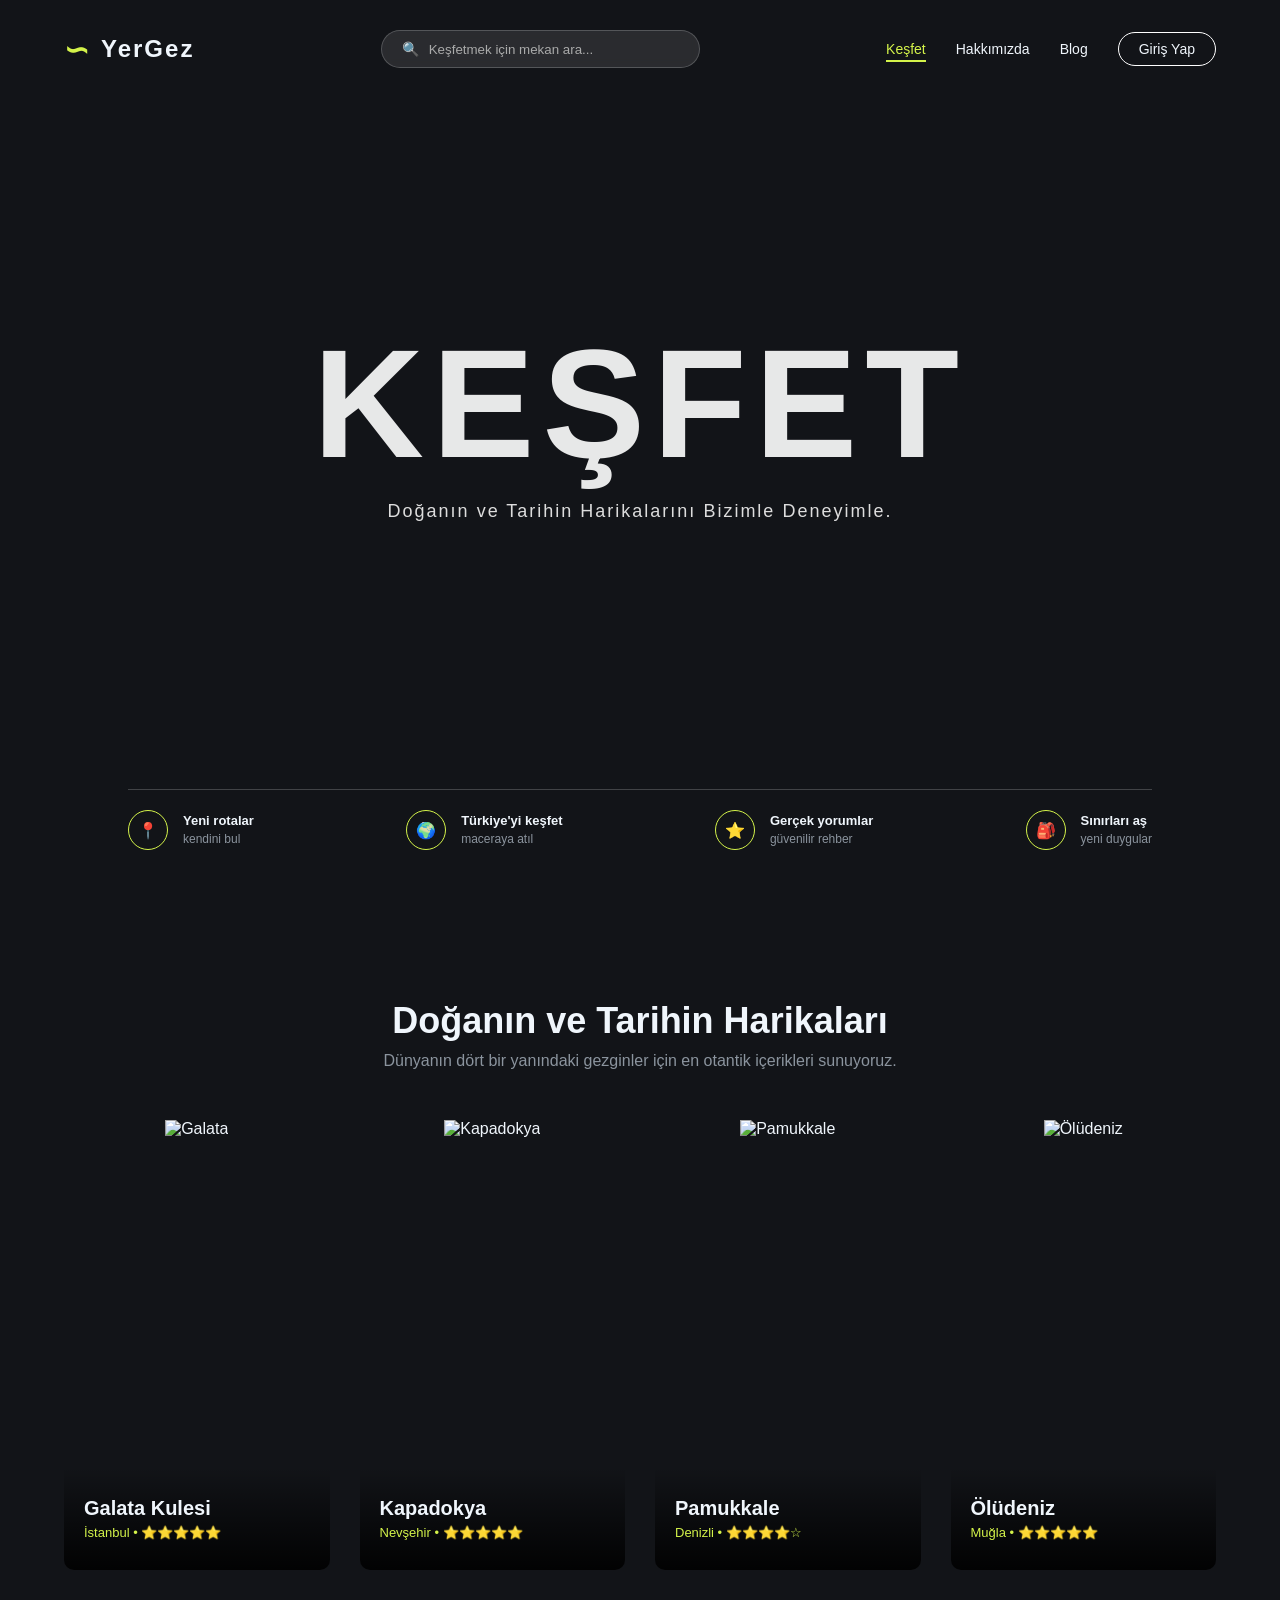
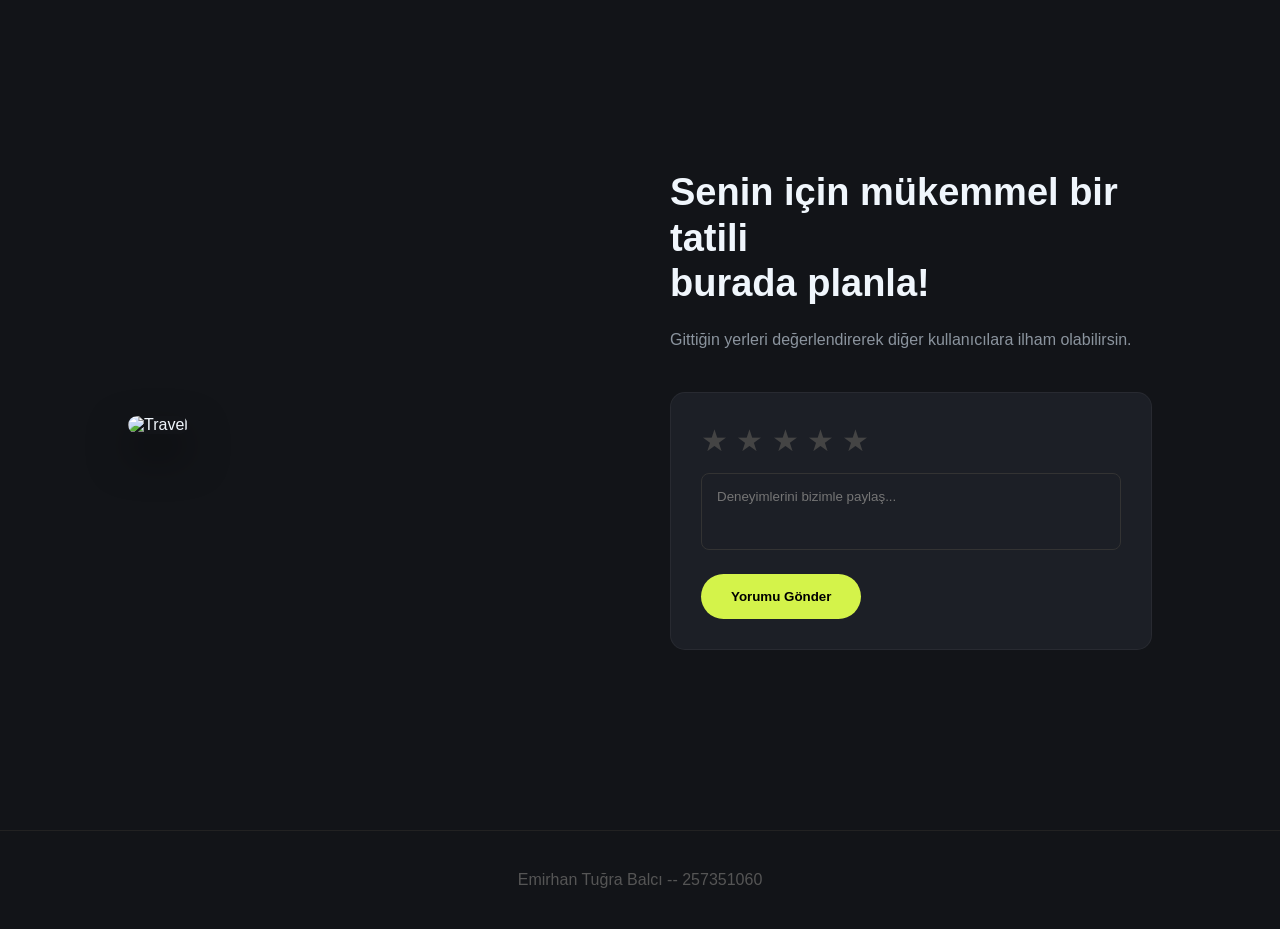
==== index.html @ 369588ae "Update index.html" ====
<!DOCTYPE html>
<html lang="tr">
<head>
    <meta charset="UTF-8">
    <meta name="viewport" content="width=device-width, initial-scale=1.0">
    <title>YerGez - Premium Keşif</title>
    <link rel="stylesheet" href="style.css?v=6">
</head>
<body>

    <div id="pageOverlay" class="hidden-element"></div>

    <header class="premium-header">
        <div class="logo"><span class="logo-icon">∽</span> YerGez</div>
        
        <div class="search-bar">
            <span>🔍</span>
            <input type="text" id="searchInput" placeholder="Keşfetmek için mekan ara...">
        </div>

        <nav class="top-nav">
            <a href="index.html" class="active-link">Keşfet</a>
            <a href="hakkimizda.html">Hakkımızda</a>
            <a href="blog.html">Blog</a>
            <a href="#" id="openLogin" class="login-btn">Giriş Yap</a>
        </nav>
    </header>

    <section class="premium-hero">
        <div class="hero-bg"></div>
        <div class="hero-content">
            <h1 class="massive-text">KEŞFET</h1>
            <p class="subtitle">Doğanın ve Tarihin Harikalarını Bizimle Deneyimle.</p>
        </div>
        
        <div class="hero-features-bar">
            <div class="feature-item"><span class="f-icon">📍</span> <p>Yeni rotalar<br><span>kendini bul</span></p></div>
            <div class="feature-item"><span class="f-icon">🌍</span> <p>Türkiye'yi keşfet<br><span>maceraya atıl</span></p></div>
            <div class="feature-item"><span class="f-icon">⭐</span> <p>Gerçek yorumlar<br><span>güvenilir rehber</span></p></div>
            <div class="feature-item"><span class="f-icon">🎒</span> <p>Sınırları aş<br><span>yeni duygular</span></p></div>
        </div>
    </section>

    <main class="dark-main">
        <section class="wonders-section">
            <div class="section-header">
                <h2>Doğanın ve Tarihin Harikaları</h2>
                <p>Dünyanın dört bir yanındaki gezginler için en otantik içerikleri sunuyoruz.</p>
            </div>

            <div class="tall-cards-grid">
                <div class="tall-card"><img src="https://images.unsplash.com/photo-1541432901042-2d8bd64b4a9b?auto=format&fit=crop&w=600&q=80" alt="Galata"><div class="card-overlay"><h3>Galata Kulesi</h3><p>İstanbul • ⭐⭐⭐⭐⭐</p></div></div>
                <div class="tall-card"><img src="https://images.unsplash.com/photo-1528644498302-861a34a41300?auto=format&fit=crop&w=600&q=80" alt="Kapadokya"><div class="card-overlay"><h3>Kapadokya</h3><p>Nevşehir • ⭐⭐⭐⭐⭐</p></div></div>
                <div class="tall-card"><img src="https://images.unsplash.com/photo-1524230572899-a752b6515c0e?auto=format&fit=crop&w=600&q=80" alt="Pamukkale"><div class="card-overlay"><h3>Pamukkale</h3><p>Denizli • ⭐⭐⭐⭐☆</p></div></div>
                <div class="tall-card"><img src="https://images.unsplash.com/photo-1510414842594-a61c69b5ae57?auto=format&fit=crop&w=600&q=80" alt="Ölüdeniz"><div class="card-overlay"><h3>Ölüdeniz</h3><p>Muğla • ⭐⭐⭐⭐⭐</p></div></div>
            </div>
        </section>

        <section class="split-section">
            <div class="split-images">
                <img src="https://images.unsplash.com/photo-1469854523086-cc02fe5d8800?auto=format&fit=crop&w=500&q=80" class="img-large" alt="Travel">
            </div>
            
            <div class="split-text-form">
                <h2>Senin için mükemmel bir tatili<br>burada planla!</h2>
                <p>Gittiğin yerleri değerlendirerek diğer kullanıcılara ilham olabilirsin.</p>
                
                <div class="dark-review-form">
                    <div class="star-rating" id="stars">
                        <span class="star" data-value="1">★</span>
                        <span class="star" data-value="2">★</span>
                        <span class="star" data-value="3">★</span>
                        <span class="star" data-value="4">★</span>
                        <span class="star" data-value="5">★</span>
                    </div>
                    <textarea id="comment-text" placeholder="Deneyimlerini bizimle paylaş..." rows="3"></textarea>
                    <button id="submit-review" class="neon-btn">Yorumu Gönder</button>
                </div>
                
                <div id="comments-list" class="recent-comments"></div>
            </div>
        </section>
    </main>

    <footer class="dark-footer">
        <p>Emirhan Tuğra Balcı -- 257351060</p>
    </footer>

    <div id="loginModal" class="modal-box hidden-element">
        <button class="modal-close">×</button>
        <h3>Sisteme Giriş</h3>
        <input type="email" placeholder="E-posta Adresiniz">
        <input type="password" placeholder="Şifreniz">
        <button class="modal-submit" onclick="alert('Giriş başarılı!')">Giriş Yap</button>
    </div>

    <script>
        document.addEventListener('DOMContentLoaded', function() {
            
            // 1. AÇILIŞ MESAJI
            alert("Hazırlayan: Emirhan Tuğra Balcı -- 257351060\nYerGez Premium'a Hoş Geldiniz!");

            // 2. YILDIZ VE YORUM İŞLEMLERİ
            const stars = document.querySelectorAll('.star');
            const submitBtn = document.getElementById('submit-review');
            const commentText = document.getElementById('comment-text');
            const commentsList = document.getElementById('comments-list');
            let selectedRating = 0;

            if (stars.length > 0 && submitBtn) {
                stars.forEach(star => {
                    star.addEventListener('click', function() {
                        selectedRating = parseInt(this.getAttribute('data-value'));
                        stars.forEach(s => {
                            s.classList.toggle('active', parseInt(s.getAttribute('data-value')) <= selectedRating);
                        });
                    });
                });

                submitBtn.addEventListener('click', function() {
                    if (selectedRating === 0 || commentText.value.trim() === "") {
                        alert("Lütfen puan verin ve yorum yazın!");
                        return;
                    }
                    let starIcons = "★".repeat(selectedRating) + "☆".repeat(5 - selectedRating);
                    const div = document.createElement('div');
                    div.className = 'single-comment';
                    div.innerHTML = `<div class="comment-stars">${starIcons}</div><p style="color: white;"><strong>Ziyaretçi:</strong> ${commentText.value}</p>`;
                    
                    commentsList.prepend(div);
                    commentText.value = ""; selectedRating = 0;
                    stars.forEach(s => s.classList.remove('active'));
                });
            }

           // 3. GOOGLE MAPS ARAMA
            const searchInput = document.getElementById('searchInput');
            function searchLocation() {
                if (searchInput && searchInput.value.trim() !== "") {
                    // Hatalı uzantı silindi, resmi ve temiz Google Haritalar linki eklendi
                    window.open(`https://www.google.com/maps?q=${encodeURIComponent(searchInput.value.trim())}`, '_blank');
                    searchInput.value = '';
                } else {
                    alert("Lütfen aramak için bir mekan girin!");
                }
            }
            if (searchInput) {
                searchInput.addEventListener('keypress', e => { 
                    if(e.key === 'Enter') searchLocation(); 
                });
            }

            // 4. AÇILIR FORM
            const openLogin = document.getElementById('openLogin');
            const loginModal = document.getElementById('loginModal');
            const pageOverlay = document.getElementById('pageOverlay');
            const closeBtns = document.querySelectorAll('.modal-close');

            function openModal(e) {
                if(e) e.preventDefault();
                if(loginModal && pageOverlay) {
                    loginModal.classList.remove('hidden-element');
                    pageOverlay.classList.remove('hidden-element');
                }
            }

            function closeModal() {
                if(loginModal && pageOverlay) {
                    loginModal.classList.add('hidden-element');
                    pageOverlay.classList.add('hidden-element');
                }
            }

            if (openLogin) openLogin.addEventListener('click', openModal);
            if (pageOverlay) pageOverlay.addEventListener('click', closeModal);
            if (closeBtns.length > 0) {
                closeBtns.forEach(btn => btn.addEventListener('click', closeModal));
            }
        });
    </script>
</body>
</html>
---- style.css ----
/* --- SIFIRLAMA VE DEĞİŞKENLER --- */
* { margin: 0; padding: 0; box-sizing: border-box; font-family: 'Segoe UI', Tahoma, sans-serif; }

:root {
    --bg-dark: #121418;
    --bg-card: #1c1f26;
    --text-light: #f0f6fc;
    --text-muted: #8b949e;
    --neon-accent: #d4f34a; /* Görseldeki ikonik neon yeşil/sarı */
}

body { background-color: var(--bg-dark); color: var(--text-light); overflow-x: hidden; }
.hidden-element { display: none !important; }

/* --- PREMIUM HEADER --- */
.premium-header {
    position: absolute; top: 0; left: 0; width: 100%;
    display: flex; justify-content: space-between; align-items: center;
    padding: 30px 5%; z-index: 100;
}

.logo { font-size: 24px; font-weight: 800; letter-spacing: 2px; display: flex; align-items: center; gap: 10px; }
.logo-icon { color: var(--neon-accent); font-size: 30px; }

/* Arama Çubuğu */
.search-bar { display: flex; align-items: center; background: rgba(255,255,255,0.1); padding: 10px 20px; border-radius: 30px; backdrop-filter: blur(5px); border: 1px solid rgba(255,255,255,0.2); }
.search-bar span { margin-right: 10px; font-size: 14px; }
.search-bar input { background: transparent; border: none; color: white; width: 250px; outline: none; }
.search-bar input::placeholder { color: #aaa; }

/* Menü Linkleri */
.top-nav { display: flex; gap: 30px; align-items: center; }
.top-nav a { text-decoration: none; color: var(--text-light); font-weight: 500; font-size: 14px; transition: 0.3s; }
.top-nav a:hover { color: var(--neon-accent); }
.active-link { color: var(--neon-accent) !important; position: relative; }
.active-link::after { content: ''; position: absolute; bottom: -5px; left: 0; width: 100%; height: 2px; background: var(--neon-accent); }

.login-btn { border: 1px solid white; padding: 8px 20px; border-radius: 20px; }
.login-btn:hover { background: white; color: black; }
.mobile-menu-btn { display: none; background: none; border: none; color: white; font-size: 30px; }

/* --- DEVASA HERO (KARŞILAMA) ALANI --- */
.premium-hero {
    position: relative; height: 100vh; min-height: 700px;
    display: flex; flex-direction: column; justify-content: center; align-items: center;
}
.hero-bg {
    position: absolute; top: 0; left: 0; width: 100%; height: 100%;
    background: linear-gradient(rgba(18,20,24,0.3), rgba(18,20,24,1)), url('https://images.unsplash.com/photo-1464822759023-fed622ff2c3b?auto=format&fit=crop&w=1920&q=80') center/cover;
    z-index: -1;
}
.hero-content { text-align: center; margin-top: -50px; }
.massive-text {
    font-size: 12vw; font-weight: 900; letter-spacing: 8px; line-height: 1;
    color: rgba(255,255,255,0.9); margin-bottom: 20px; text-transform: uppercase;
}
.subtitle { font-size: 18px; color: #ddd; letter-spacing: 2px; }

/* Görseldeki İkonlu Alt Çubuk */
.hero-features-bar {
    position: absolute; bottom: 50px; width: 80%; display: flex; justify-content: space-between;
    border-top: 1px solid rgba(255,255,255,0.2); padding-top: 20px;
}
.feature-item { display: flex; align-items: center; gap: 15px; }
.f-icon { width: 40px; height: 40px; border: 1px solid var(--neon-accent); border-radius: 50%; display: flex; justify-content: center; align-items: center; color: var(--neon-accent); }
.feature-item p { font-size: 13px; font-weight: bold; line-height: 1.4; }
.feature-item p span { font-weight: normal; color: var(--text-muted); font-size: 12px; }

/* --- THE WONDERS OF NATURE (DİKEY KARTLAR) --- */
.wonders-section { padding: 100px 5%; text-align: center; }
.section-header h2 { font-size: 36px; margin-bottom: 10px; }
.section-header p { color: var(--text-muted); margin-bottom: 50px; }

.tall-cards-grid { display: grid; grid-template-columns: repeat(auto-fit, minmax(250px, 1fr)); gap: 30px; }
.tall-card {
    position: relative; height: 450px; border-radius: 10px; overflow: hidden;
    cursor: pointer; transition: transform 0.4s ease;
}
.tall-card:hover { transform: translateY(-10px); }
.tall-card img { width: 100%; height: 100%; object-fit: cover; transition: 0.5s; }
.tall-card:hover img { transform: scale(1.05); }
.card-overlay {
    position: absolute; bottom: 0; left: 0; width: 100%; padding: 30px 20px;
    background: linear-gradient(transparent, rgba(0,0,0,0.9)); text-align: left;
}
.card-overlay h3 { font-size: 20px; margin-bottom: 5px; color: var(--text-light); }
.card-overlay p { color: var(--neon-accent); font-size: 13px; }

/* --- İKİYE BÖLÜNMÜŞ TASARIM (YORUM ALANI) --- */
.split-section { display: flex; padding: 100px 10%; gap: 60px; align-items: center; }
.split-images { flex: 1; position: relative; }
.split-images .img-large { width: 100%; border-radius: 20px; box-shadow: 0 20px 40px rgba(0,0,0,0.5); }

.split-text-form { flex: 1; }
.split-text-form h2 { font-size: 38px; margin-bottom: 20px; line-height: 1.2; }
.split-text-form p { color: var(--text-muted); line-height: 1.6; margin-bottom: 40px; }

/* Yeni Koyu Yorum Formu */
.dark-review-form { background: var(--bg-card); padding: 30px; border-radius: 15px; border: 1px solid rgba(255,255,255,0.05); }
.star-rating { font-size: 30px; color: #444; cursor: pointer; margin-bottom: 15px; }
.star-rating .star.active { color: var(--neon-accent); }
.dark-review-form textarea {
    width: 100%; background: transparent; border: 1px solid #333; color: white;
    padding: 15px; border-radius: 8px; margin-bottom: 20px; resize: none; font-family: inherit;
}
.dark-review-form textarea:focus { border-color: var(--neon-accent); outline: none; }
.neon-btn {
    background: var(--neon-accent); color: black; font-weight: bold; border: none;
    padding: 15px 30px; border-radius: 30px; cursor: pointer; transition: 0.3s;
}
.neon-btn:hover { background: #bfe038; box-shadow: 0 0 15px rgba(212, 243, 74, 0.4); }

.recent-comments { margin-top: 30px; }
.single-comment { border-left: 3px solid var(--neon-accent); padding-left: 15px; margin-bottom: 15px; }
.comment-stars { color: var(--neon-accent); font-size: 14px; margin-bottom: 5px; }

/* --- FOOTER & MODAL --- */
.dark-footer { text-align: center; padding: 40px; border-top: 1px solid #222; color: #555; margin-top: 50px; }

#pageOverlay { position: fixed; top: 0; left: 0; width: 100%; height: 100%; background: rgba(0,0,0,0.8); backdrop-filter: blur(5px); z-index: 900; }
.modal-box {
    position: fixed; top: 50%; left: 50%; transform: translate(-50%, -50%);
    background: var(--bg-card); padding: 40px; border-radius: 15px; border: 1px solid #333;
    z-index: 1001; width: 350px; display: flex; flex-direction: column; gap: 15px;
}
.modal-box h3 { text-align: center; color: white; margin-bottom: 10px; }
.modal-box input { background: #111; border: 1px solid #333; color: white; padding: 15px; border-radius: 8px; outline: none; }
.modal-submit { background: var(--neon-accent); color: black; font-weight: bold; padding: 15px; border: none; border-radius: 8px; cursor: pointer; }
.modal-close { position: absolute; top: 15px; right: 20px; background: none; border: none; color: white; font-size: 24px; cursor: pointer; }

@media (max-width: 1000px) {
    .split-section { flex-direction: column; }
    .hero-features-bar { display: none; } /* Mobilde sığması zor olur */
    .massive-text { font-size: 18vw; }
}
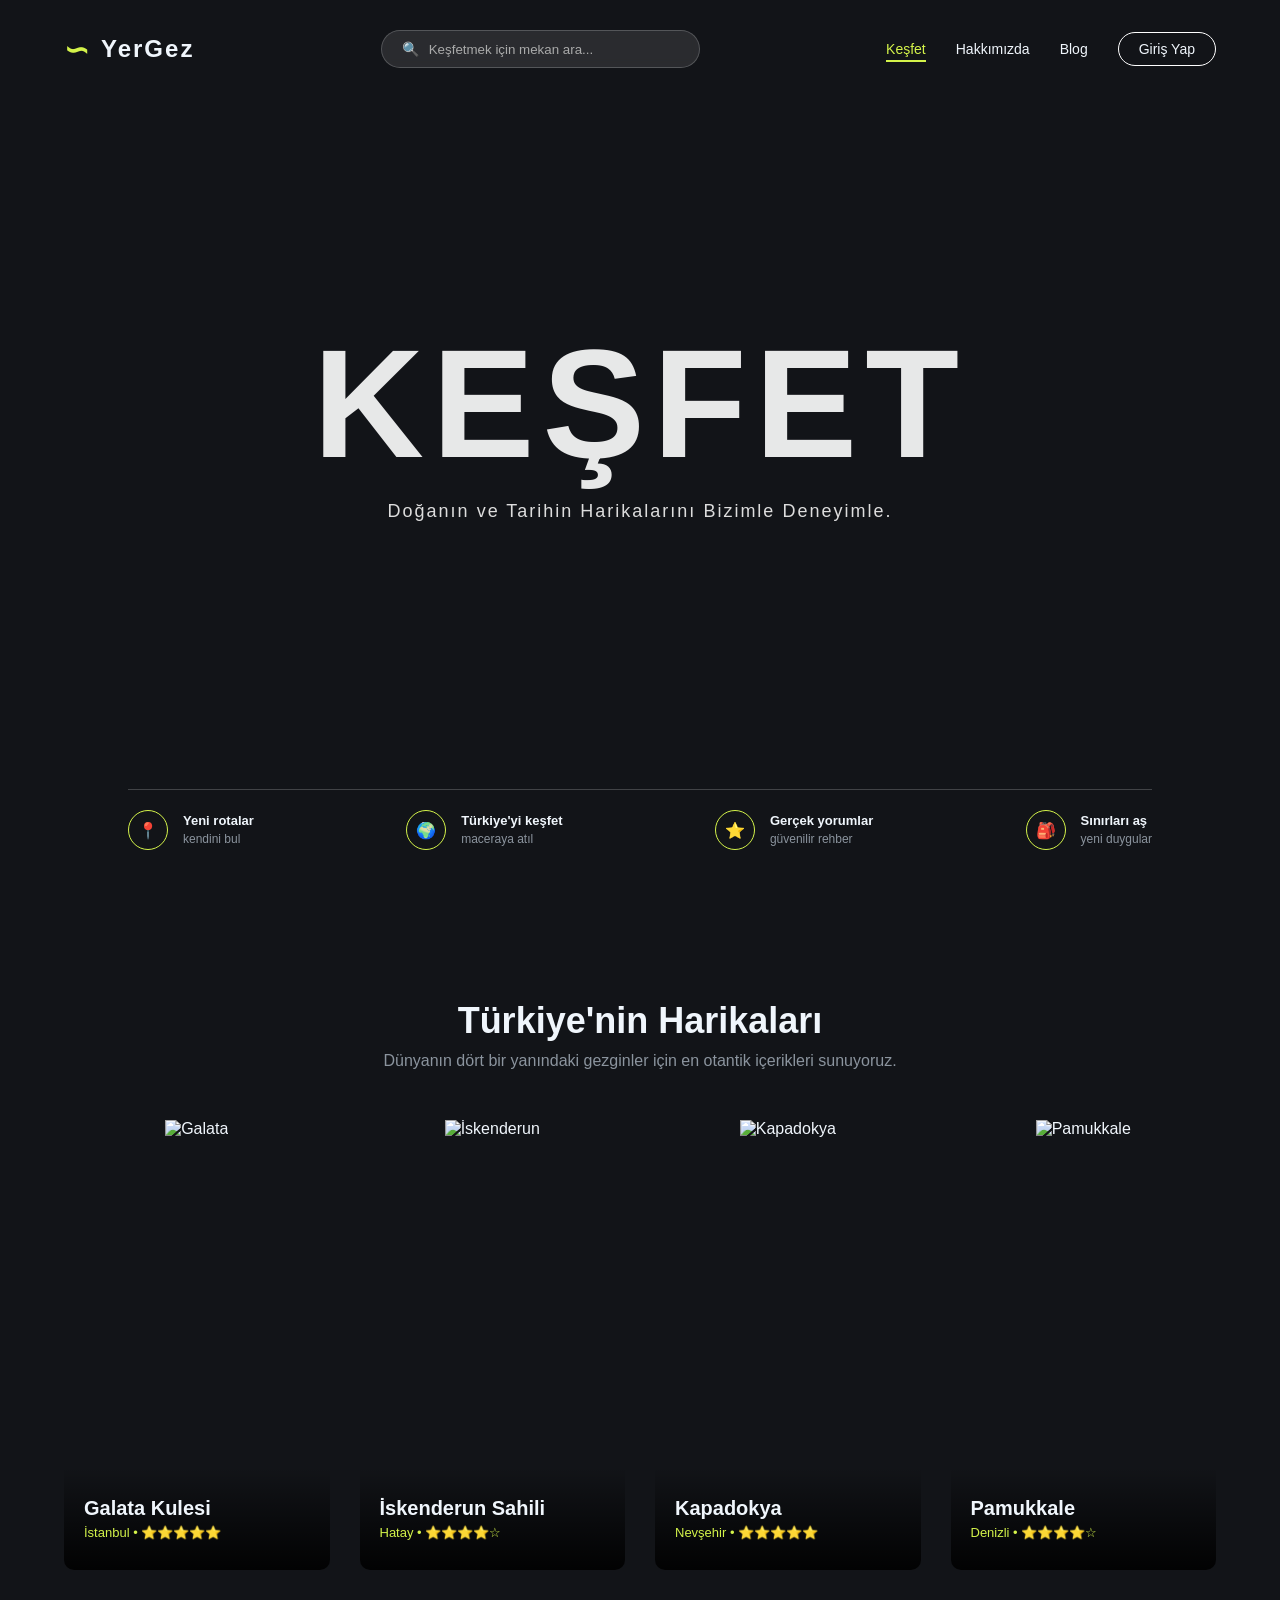
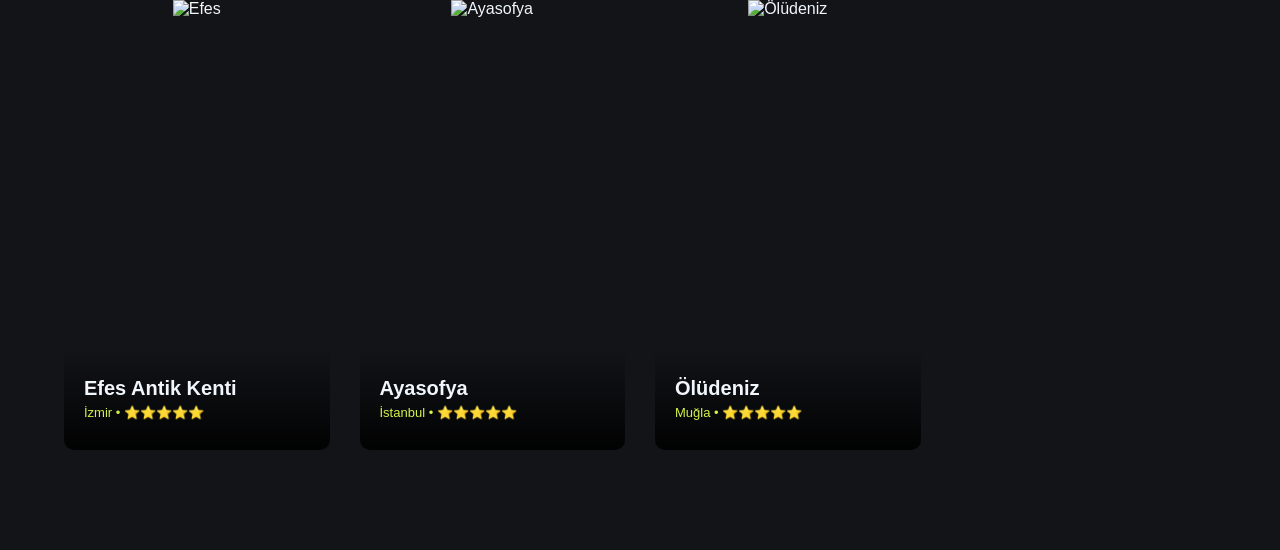
==== commit d1798cd6: "Update index.html" ====
--- a/index.html
+++ b/index.html
@@ -4,7 +4,7 @@
     <meta charset="UTF-8">
     <meta name="viewport" content="width=device-width, initial-scale=1.0">
     <title>YerGez - Premium Keşif</title>
-    <link rel="stylesheet" href="style.css?v=6">
+    <link rel="stylesheet" href="style.css?v=7">
 </head>
 <body>
 
@@ -44,139 +44,16 @@
     <main class="dark-main">
         <section class="wonders-section">
             <div class="section-header">
-                <h2>Doğanın ve Tarihin Harikaları</h2>
+                <h2>Türkiye'nin Harikaları</h2>
                 <p>Dünyanın dört bir yanındaki gezginler için en otantik içerikleri sunuyoruz.</p>
             </div>
 
             <div class="tall-cards-grid">
                 <div class="tall-card"><img src="https://images.unsplash.com/photo-1541432901042-2d8bd64b4a9b?auto=format&fit=crop&w=600&q=80" alt="Galata"><div class="card-overlay"><h3>Galata Kulesi</h3><p>İstanbul • ⭐⭐⭐⭐⭐</p></div></div>
+                <div class="tall-card"><img src="https://images.unsplash.com/photo-1502859718420-7f61b0cba483?auto=format&fit=crop&w=600&q=80" alt="İskenderun"><div class="card-overlay"><h3>İskenderun Sahili</h3><p>Hatay • ⭐⭐⭐⭐☆</p></div></div>
                 <div class="tall-card"><img src="https://images.unsplash.com/photo-1528644498302-861a34a41300?auto=format&fit=crop&w=600&q=80" alt="Kapadokya"><div class="card-overlay"><h3>Kapadokya</h3><p>Nevşehir • ⭐⭐⭐⭐⭐</p></div></div>
                 <div class="tall-card"><img src="https://images.unsplash.com/photo-1524230572899-a752b6515c0e?auto=format&fit=crop&w=600&q=80" alt="Pamukkale"><div class="card-overlay"><h3>Pamukkale</h3><p>Denizli • ⭐⭐⭐⭐☆</p></div></div>
+                <div class="tall-card"><img src="https://images.unsplash.com/photo-1528646985452-3e284f18378d?auto=format&fit=crop&w=600&q=80" alt="Efes"><div class="card-overlay"><h3>Efes Antik Kenti</h3><p>İzmir • ⭐⭐⭐⭐⭐</p></div></div>
+                <div class="tall-card"><img src="https://images.unsplash.com/photo-1545459720-aac8509eb02c?auto=format&fit=crop&w=600&q=80" alt="Ayasofya"><div class="card-overlay"><h3>Ayasofya</h3><p>İstanbul • ⭐⭐⭐⭐⭐</p></div></div>
                 <div class="tall-card"><img src="https://images.unsplash.com/photo-1510414842594-a61c69b5ae57?auto=format&fit=crop&w=600&q=80" alt="Ölüdeniz"><div class="card-overlay"><h3>Ölüdeniz</h3><p>Muğla • ⭐⭐⭐⭐⭐</p></div></div>
-            </div>
-        </section>
-
-        <section class="split-section">
-            <div class="split-images">
-                <img src="https://images.unsplash.com/photo-1469854523086-cc02fe5d8800?auto=format&fit=crop&w=500&q=80" class="img-large" alt="Travel">
-            </div>
-            
-            <div class="split-text-form">
-                <h2>Senin için mükemmel bir tatili<br>burada planla!</h2>
-                <p>Gittiğin yerleri değerlendirerek diğer kullanıcılara ilham olabilirsin.</p>
-                
-                <div class="dark-review-form">
-                    <div class="star-rating" id="stars">
-                        <span class="star" data-value="1">★</span>
-                        <span class="star" data-value="2">★</span>
-                        <span class="star" data-value="3">★</span>
-                        <span class="star" data-value="4">★</span>
-                        <span class="star" data-value="5">★</span>
-                    </div>
-                    <textarea id="comment-text" placeholder="Deneyimlerini bizimle paylaş..." rows="3"></textarea>
-                    <button id="submit-review" class="neon-btn">Yorumu Gönder</button>
-                </div>
-                
-                <div id="comments-list" class="recent-comments"></div>
-            </div>
-        </section>
-    </main>
-
-    <footer class="dark-footer">
-        <p>Emirhan Tuğra Balcı -- 257351060</p>
-    </footer>
-
-    <div id="loginModal" class="modal-box hidden-element">
-        <button class="modal-close">×</button>
-        <h3>Sisteme Giriş</h3>
-        <input type="email" placeholder="E-posta Adresiniz">
-        <input type="password" placeholder="Şifreniz">
-        <button class="modal-submit" onclick="alert('Giriş başarılı!')">Giriş Yap</button>
-    </div>
-
-    <script>
-        document.addEventListener('DOMContentLoaded', function() {
-            
-            // 1. AÇILIŞ MESAJI
-            alert("Hazırlayan: Emirhan Tuğra Balcı -- 257351060\nYerGez Premium'a Hoş Geldiniz!");
-
-            // 2. YILDIZ VE YORUM İŞLEMLERİ
-            const stars = document.querySelectorAll('.star');
-            const submitBtn = document.getElementById('submit-review');
-            const commentText = document.getElementById('comment-text');
-            const commentsList = document.getElementById('comments-list');
-            let selectedRating = 0;
-
-            if (stars.length > 0 && submitBtn) {
-                stars.forEach(star => {
-                    star.addEventListener('click', function() {
-                        selectedRating = parseInt(this.getAttribute('data-value'));
-                        stars.forEach(s => {
-                            s.classList.toggle('active', parseInt(s.getAttribute('data-value')) <= selectedRating);
-                        });
-                    });
-                });
-
-                submitBtn.addEventListener('click', function() {
-                    if (selectedRating === 0 || commentText.value.trim() === "") {
-                        alert("Lütfen puan verin ve yorum yazın!");
-                        return;
-                    }
-                    let starIcons = "★".repeat(selectedRating) + "☆".repeat(5 - selectedRating);
-                    const div = document.createElement('div');
-                    div.className = 'single-comment';
-                    div.innerHTML = `<div class="comment-stars">${starIcons}</div><p style="color: white;"><strong>Ziyaretçi:</strong> ${commentText.value}</p>`;
-                    
-                    commentsList.prepend(div);
-                    commentText.value = ""; selectedRating = 0;
-                    stars.forEach(s => s.classList.remove('active'));
-                });
-            }
-
-           // 3. GOOGLE MAPS ARAMA
-            const searchInput = document.getElementById('searchInput');
-            function searchLocation() {
-                if (searchInput && searchInput.value.trim() !== "") {
-                    // Hatalı uzantı silindi, resmi ve temiz Google Haritalar linki eklendi
-                    window.open(`https://www.google.com/maps?q=${encodeURIComponent(searchInput.value.trim())}`, '_blank');
-                    searchInput.value = '';
-                } else {
-                    alert("Lütfen aramak için bir mekan girin!");
-                }
-            }
-            if (searchInput) {
-                searchInput.addEventListener('keypress', e => { 
-                    if(e.key === 'Enter') searchLocation(); 
-                });
-            }
-
-            // 4. AÇILIR FORM
-            const openLogin = document.getElementById('openLogin');
-            const loginModal = document.getElementById('loginModal');
-            const pageOverlay = document.getElementById('pageOverlay');
-            const closeBtns = document.querySelectorAll('.modal-close');
-
-            function openModal(e) {
-                if(e) e.preventDefault();
-                if(loginModal && pageOverlay) {
-                    loginModal.classList.remove('hidden-element');
-                    pageOverlay.classList.remove('hidden-element');
-                }
-            }
-
-            function closeModal() {
-                if(loginModal && pageOverlay) {
-                    loginModal.classList.add('hidden-element');
-                    pageOverlay.classList.add('hidden-element');
-                }
-            }
-
-            if (openLogin) openLogin.addEventListener('click', openModal);
-            if (pageOverlay) pageOverlay.addEventListener('click', closeModal);
-            if (closeBtns.length > 0) {
-                closeBtns.forEach(btn => btn.addEventListener('click', closeModal));
-            }
-        });
-    </script>
-</body>
-</html>
+                <div class="tall-card"><img src="
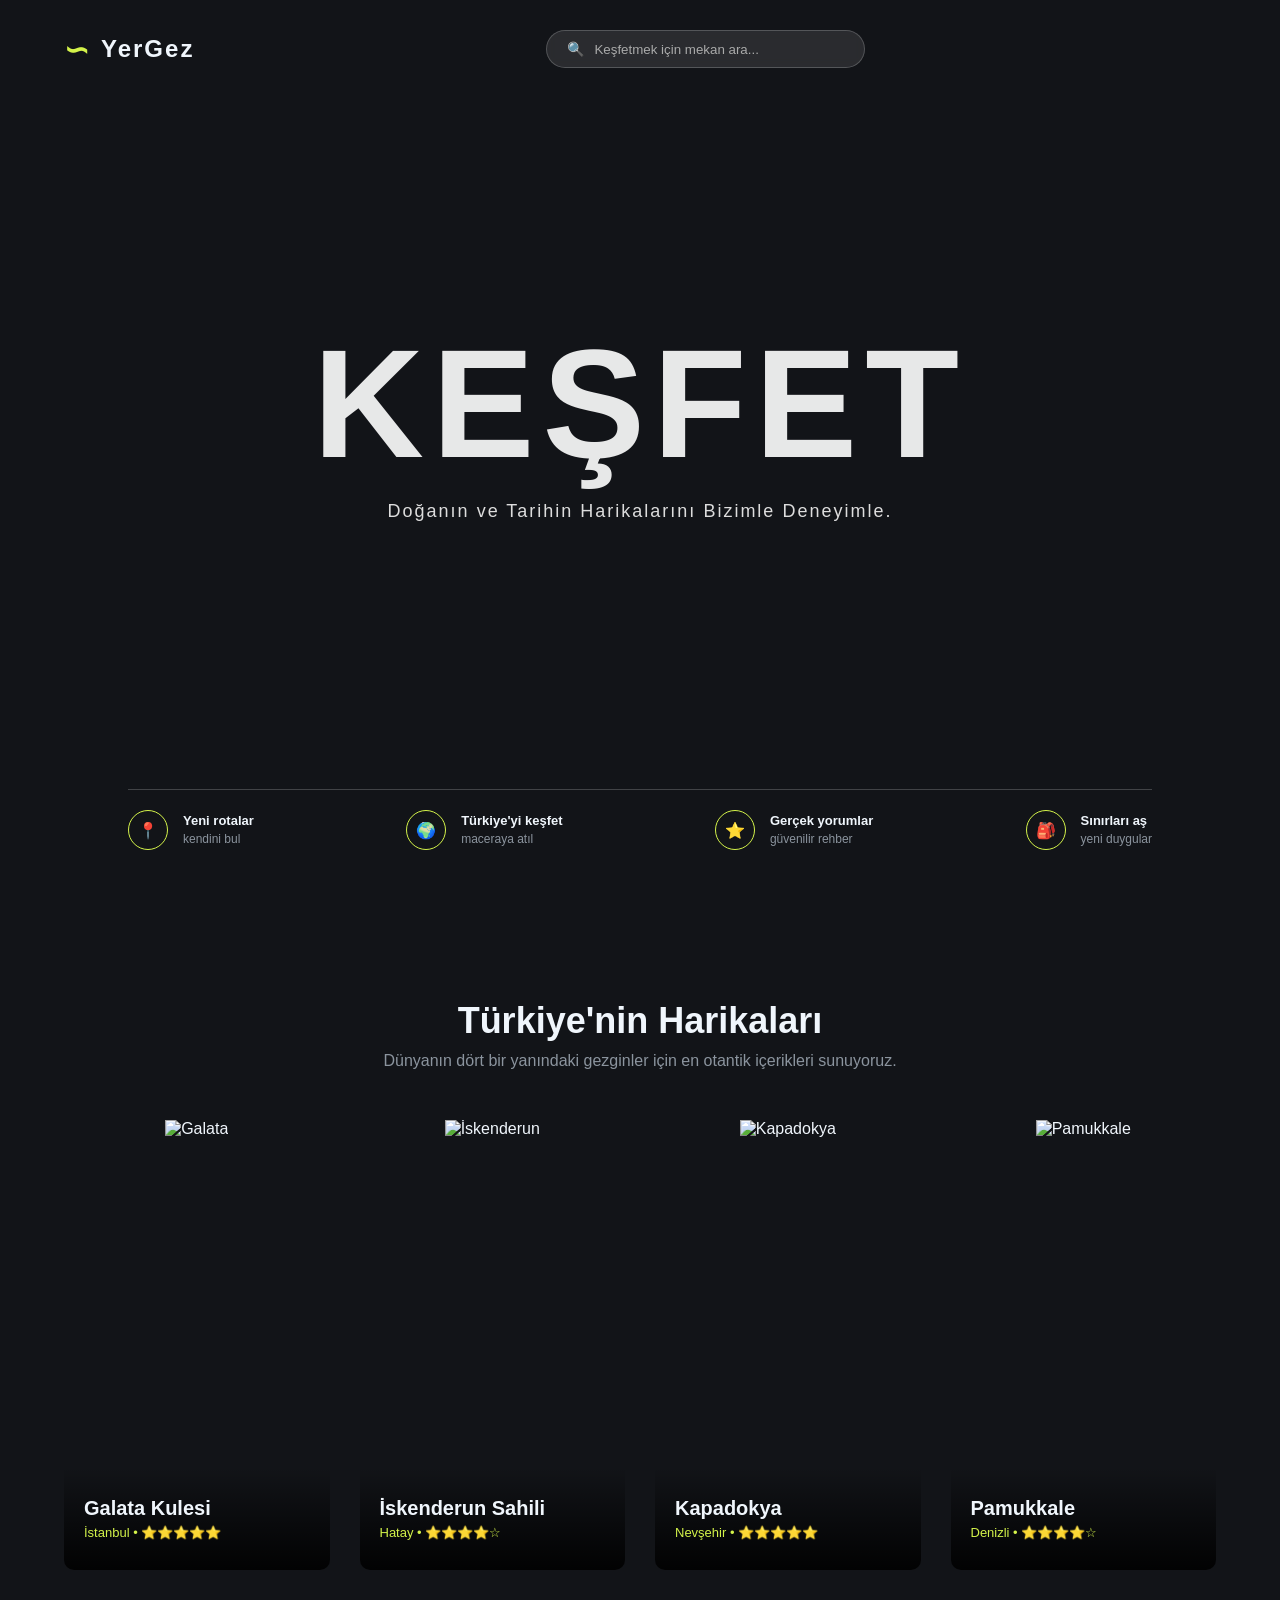
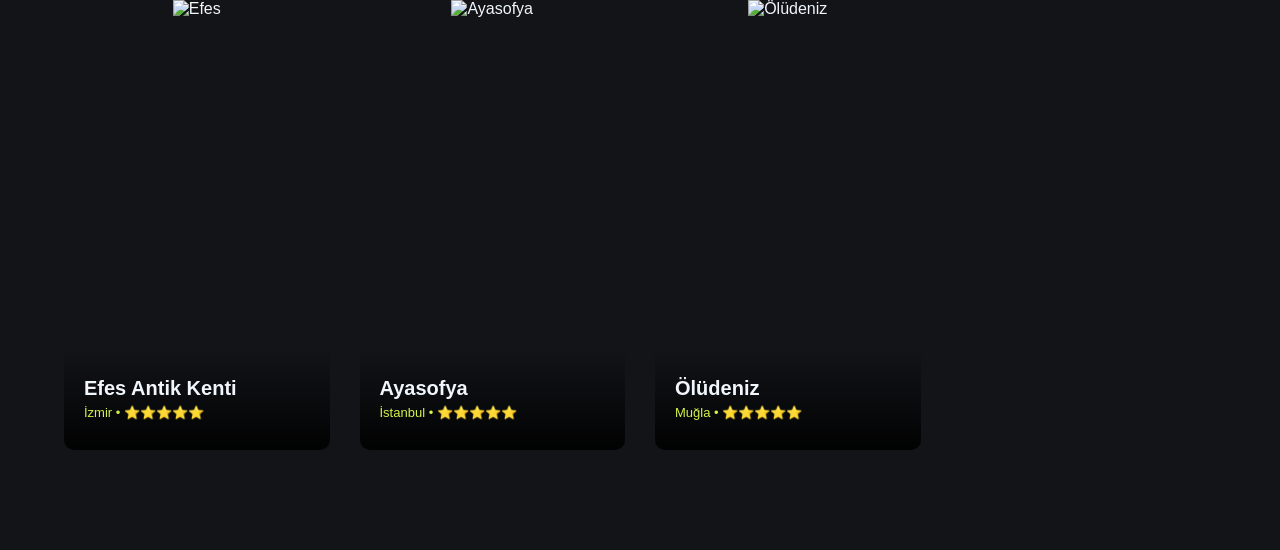
==== commit 32139868: "Update index.html" ====
--- a/index.html
+++ b/index.html
@@ -18,12 +18,7 @@
             <input type="text" id="searchInput" placeholder="Keşfetmek için mekan ara...">
         </div>
 
-        <nav class="top-nav">
-            <a href="index.html" class="active-link">Keşfet</a>
-            <a href="hakkimizda.html">Hakkımızda</a>
-            <a href="blog.html">Blog</a>
-            <a href="#" id="openLogin" class="login-btn">Giriş Yap</a>
-        </nav>
+       <nav class="top-nav">
     </header>
 
     <section class="premium-hero">
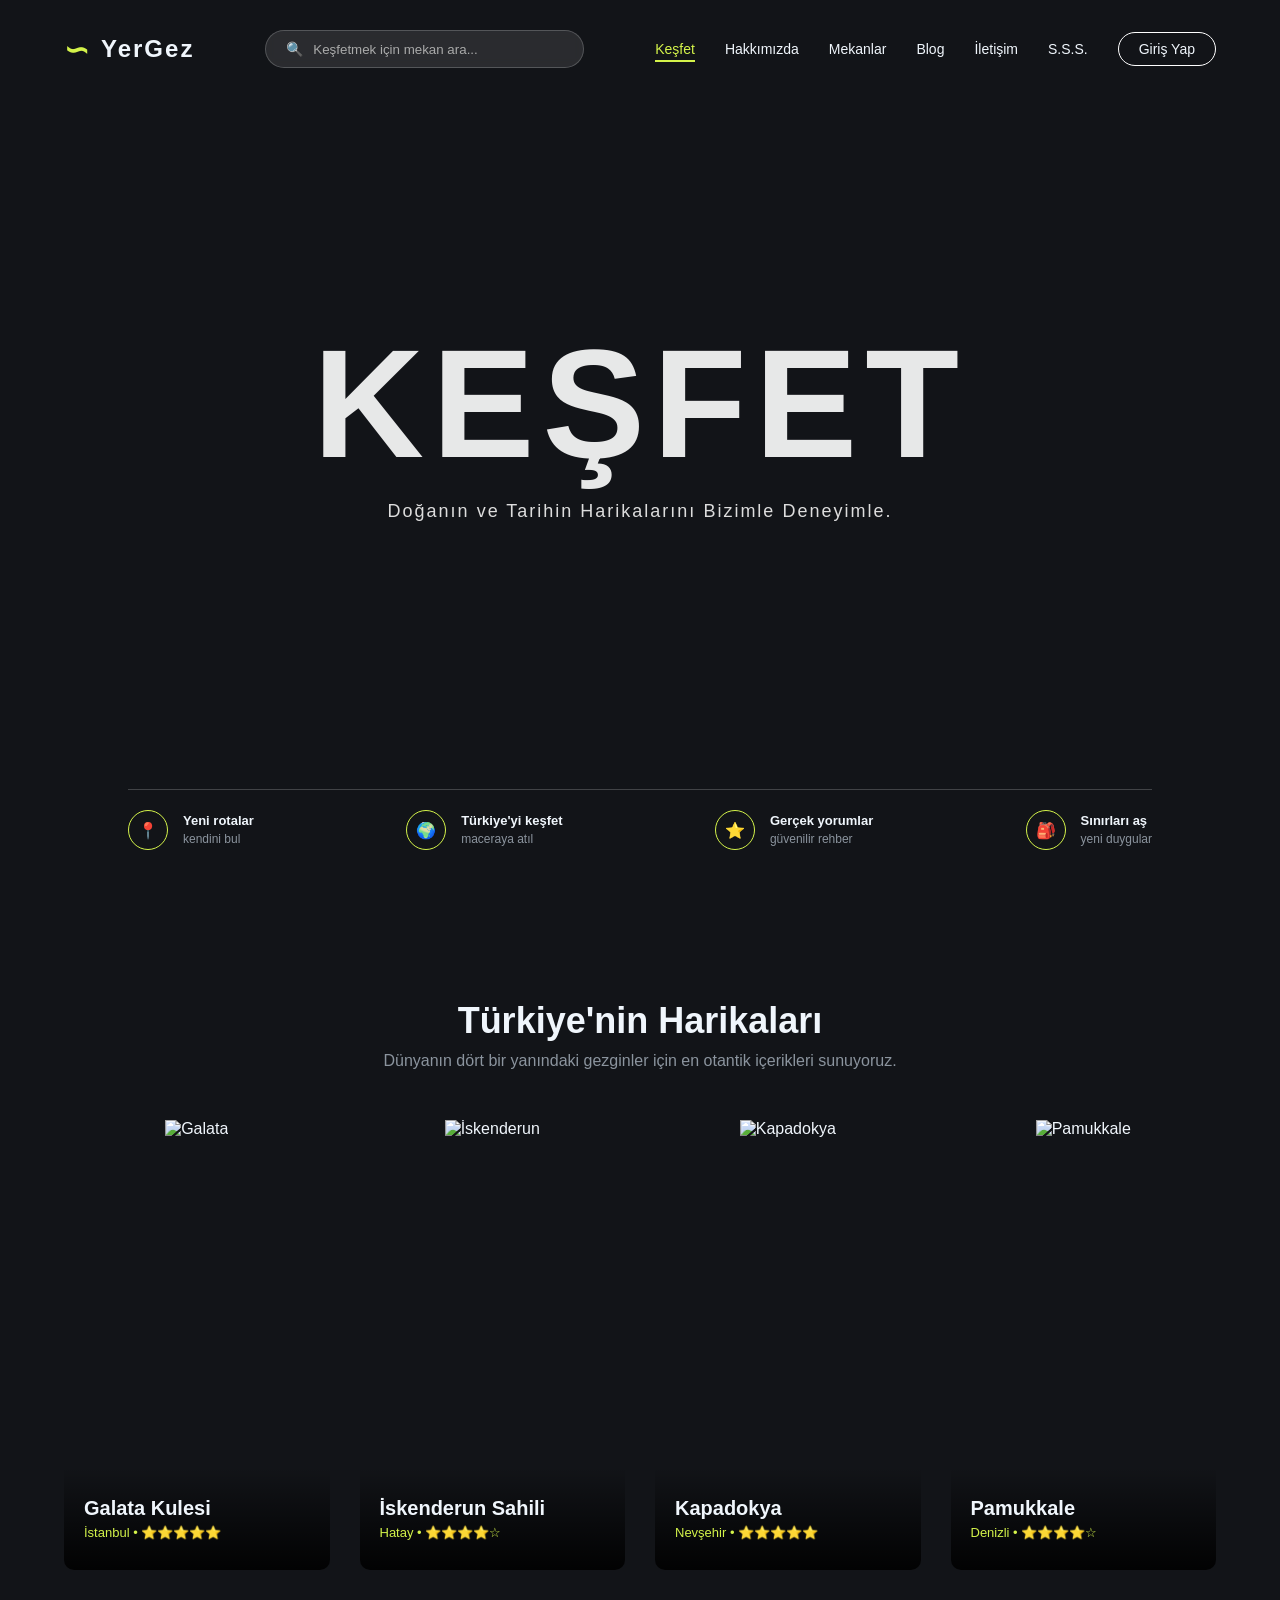
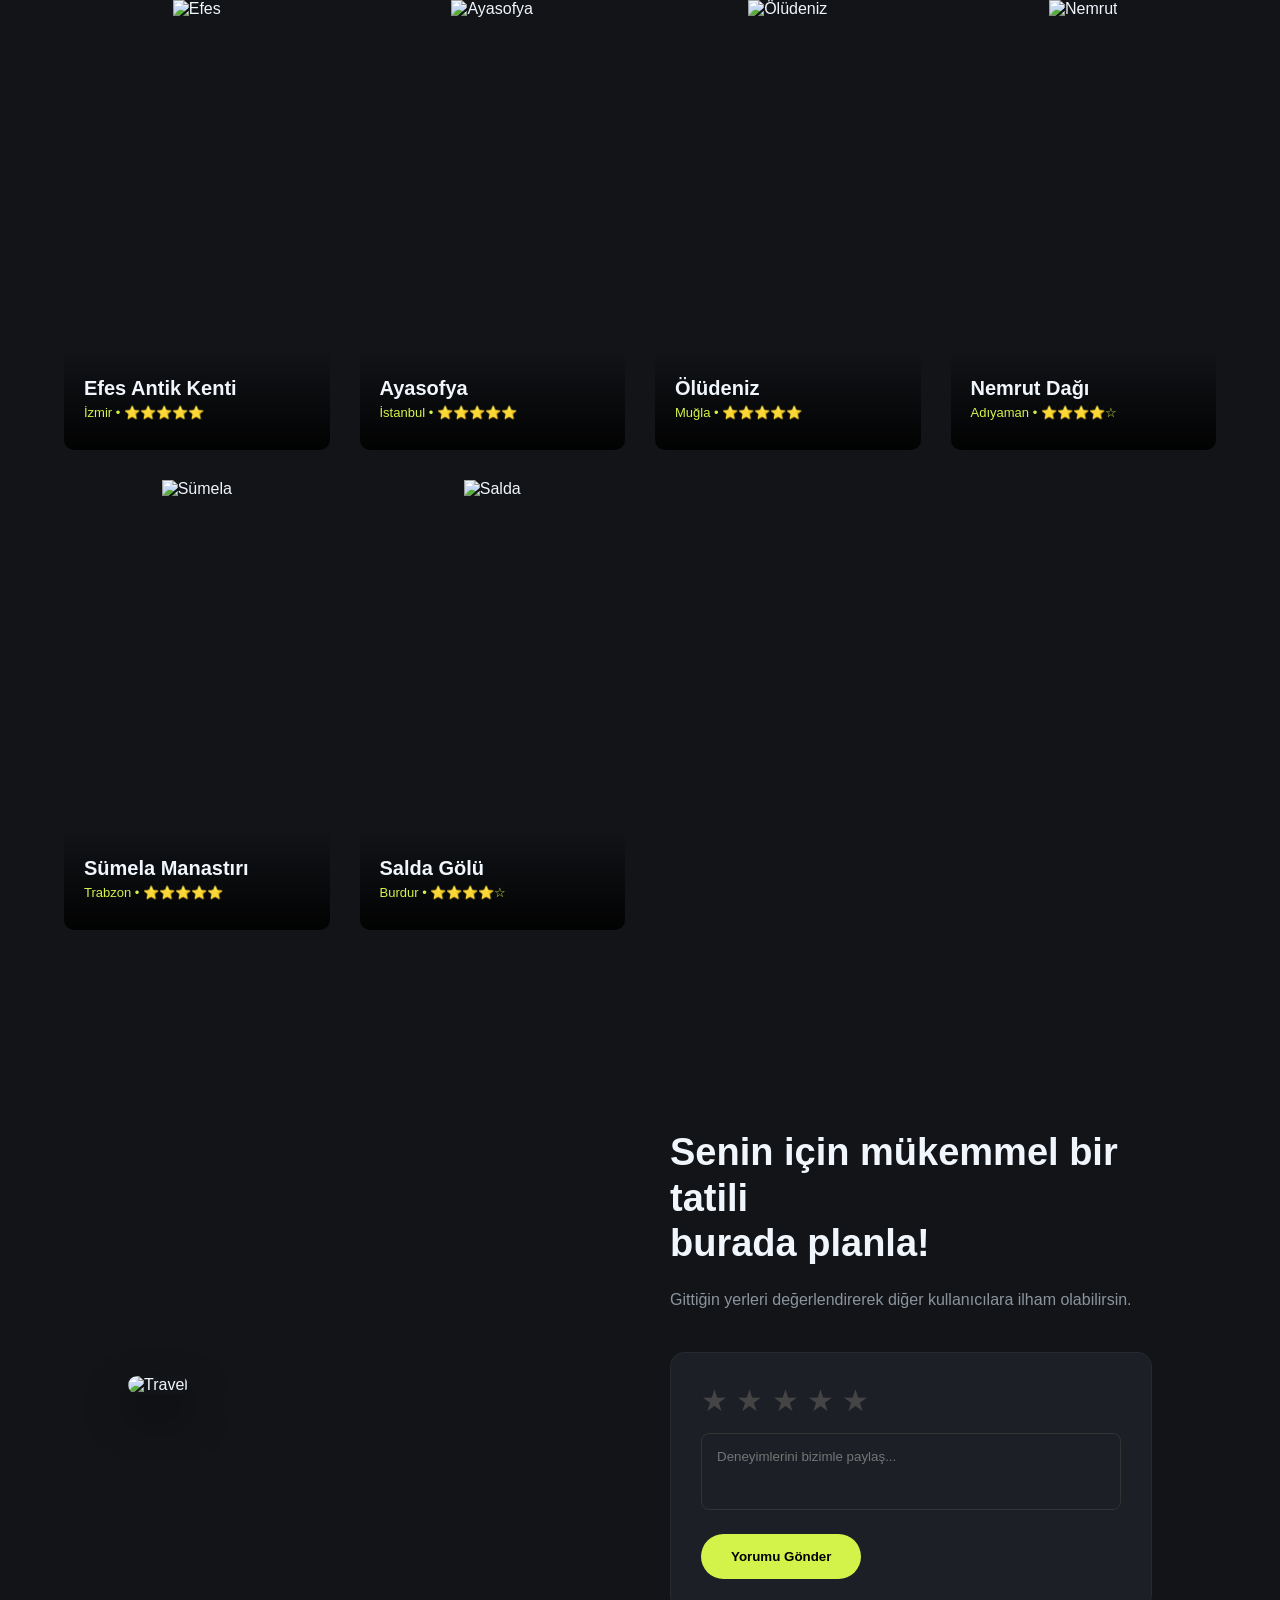
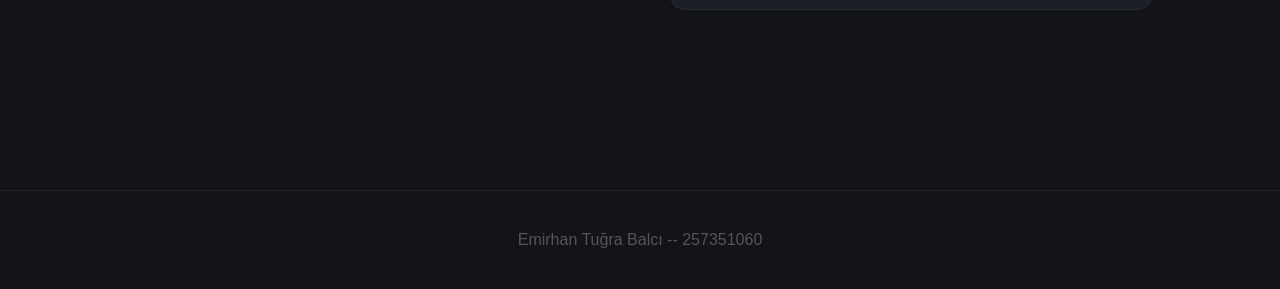
==== commit 56c31678: "Update index.html" ====
--- a/index.html
+++ b/index.html
@@ -4,7 +4,8 @@
     <meta charset="UTF-8">
     <meta name="viewport" content="width=device-width, initial-scale=1.0">
     <title>YerGez - Premium Keşif</title>
-    <link rel="stylesheet" href="style.css?v=7">
+    <!-- v=8 yaparak önbelleği zorla yeniliyoruz -->
+    <link rel="stylesheet" href="style.css?v=8">
 </head>
 <body>
 
@@ -18,7 +19,16 @@
             <input type="text" id="searchInput" placeholder="Keşfetmek için mekan ara...">
         </div>
 
-       <nav class="top-nav">
+        <!-- 6 SEKMELİ YENİ MENÜMÜZ -->
+        <nav class="top-nav">
+            <a href="index.html" class="active-link">Keşfet</a>
+            <a href="hakkimizda.html">Hakkımızda</a>
+            <a href="mekanlar.html">Mekanlar</a>
+            <a href="blog.html">Blog</a>
+            <a href="iletisim.html">İletişim</a>
+            <a href="sss.html">S.S.S.</a>
+            <a href="#" id="openLogin" class="login-btn">Giriş Yap</a>
+        </nav>
     </header>
 
     <section class="premium-hero">
@@ -51,4 +61,129 @@
                 <div class="tall-card"><img src="https://images.unsplash.com/photo-1528646985452-3e284f18378d?auto=format&fit=crop&w=600&q=80" alt="Efes"><div class="card-overlay"><h3>Efes Antik Kenti</h3><p>İzmir • ⭐⭐⭐⭐⭐</p></div></div>
                 <div class="tall-card"><img src="https://images.unsplash.com/photo-1545459720-aac8509eb02c?auto=format&fit=crop&w=600&q=80" alt="Ayasofya"><div class="card-overlay"><h3>Ayasofya</h3><p>İstanbul • ⭐⭐⭐⭐⭐</p></div></div>
                 <div class="tall-card"><img src="https://images.unsplash.com/photo-1510414842594-a61c69b5ae57?auto=format&fit=crop&w=600&q=80" alt="Ölüdeniz"><div class="card-overlay"><h3>Ölüdeniz</h3><p>Muğla • ⭐⭐⭐⭐⭐</p></div></div>
-                <div class="tall-card"><img src="
+                <div class="tall-card"><img src="https://images.unsplash.com/photo-1589830504106-96ec11d95e80?auto=format&fit=crop&w=600&q=80" alt="Nemrut"><div class="card-overlay"><h3>Nemrut Dağı</h3><p>Adıyaman • ⭐⭐⭐⭐☆</p></div></div>
+                <div class="tall-card"><img src="https://images.unsplash.com/photo-1585144860106-998ca0829315?auto=format&fit=crop&w=600&q=80" alt="Sümela"><div class="card-overlay"><h3>Sümela Manastırı</h3><p>Trabzon • ⭐⭐⭐⭐⭐</p></div></div>
+                <div class="tall-card"><img src="https://images.unsplash.com/photo-1610427670395-8120ecce800a?auto=format&fit=crop&w=600&q=80" alt="Salda"><div class="card-overlay"><h3>Salda Gölü</h3><p>Burdur • ⭐⭐⭐⭐☆</p></div></div>
+            </div>
+        </section>
+
+        <section class="split-section">
+            <div class="split-images">
+                <img src="https://images.unsplash.com/photo-1469854523086-cc02fe5d8800?auto=format&fit=crop&w=500&q=80" class="img-large" alt="Travel">
+            </div>
+            
+            <div class="split-text-form">
+                <h2>Senin için mükemmel bir tatili<br>burada planla!</h2>
+                <p>Gittiğin yerleri değerlendirerek diğer kullanıcılara ilham olabilirsin.</p>
+                
+                <div class="dark-review-form">
+                    <div class="star-rating" id="stars">
+                        <span class="star" data-value="1">★</span>
+                        <span class="star" data-value="2">★</span>
+                        <span class="star" data-value="3">★</span>
+                        <span class="star" data-value="4">★</span>
+                        <span class="star" data-value="5">★</span>
+                    </div>
+                    <textarea id="comment-text" placeholder="Deneyimlerini bizimle paylaş..." rows="3"></textarea>
+                    <button id="submit-review" class="neon-btn">Yorumu Gönder</button>
+                </div>
+                
+                <div id="comments-list" class="recent-comments"></div>
+            </div>
+        </section>
+    </main>
+
+    <footer class="dark-footer">
+        <p>Emirhan Tuğra Balcı -- 257351060</p>
+    </footer>
+
+    <div id="loginModal" class="modal-box hidden-element">
+        <button class="modal-close">×</button>
+        <h3>Sisteme Giriş</h3>
+        <input type="email" placeholder="E-posta Adresiniz">
+        <input type="password" placeholder="Şifreniz">
+        <button class="modal-submit" onclick="alert('Giriş başarılı!')">Giriş Yap</button>
+    </div>
+
+    <!-- TIKIR TIKIR ÇALIŞAN JS KODLARI -->
+    <script>
+        document.addEventListener('DOMContentLoaded', function() {
+            
+            alert("Hazırlayan: Emirhan Tuğra Balcı -- 257351060\nYerGez Premium'a Hoş Geldiniz!");
+
+            const stars = document.querySelectorAll('.star');
+            const submitBtn = document.getElementById('submit-review');
+            const commentText = document.getElementById('comment-text');
+            const commentsList = document.getElementById('comments-list');
+            let selectedRating = 0;
+
+            if (stars.length > 0 && submitBtn) {
+                stars.forEach(star => {
+                    star.addEventListener('click', function() {
+                        selectedRating = parseInt(this.getAttribute('data-value'));
+                        stars.forEach(s => {
+                            s.classList.toggle('active', parseInt(s.getAttribute('data-value')) <= selectedRating);
+                        });
+                    });
+                });
+
+                submitBtn.addEventListener('click', function() {
+                    if (selectedRating === 0 || commentText.value.trim() === "") {
+                        alert("Lütfen puan verin ve yorum yazın!");
+                        return;
+                    }
+                    let starIcons = "★".repeat(selectedRating) + "☆".repeat(5 - selectedRating);
+                    const div = document.createElement('div');
+                    div.className = 'single-comment';
+                    div.innerHTML = `<div class="comment-stars">${starIcons}</div><p style="color: white;"><strong>Ziyaretçi:</strong> ${commentText.value}</p>`;
+                    
+                    commentsList.prepend(div);
+                    commentText.value = ""; selectedRating = 0;
+                    stars.forEach(s => s.classList.remove('active'));
+                });
+            }
+
+            const searchInput = document.getElementById('searchInput');
+            function searchLocation() {
+                if (searchInput && searchInput.value.trim() !== "") {
+                    window.open('https://www.google.com/maps?q=' + encodeURIComponent(searchInput.value.trim()), '_blank');
+                    searchInput.value = '';
+                } else {
+                    alert("Lütfen aramak için bir mekan girin!");
+                }
+            }
+            if (searchInput) {
+                searchInput.addEventListener('keypress', e => { 
+                    if(e.key === 'Enter') searchLocation(); 
+                });
+            }
+
+            const openLogin = document.getElementById('openLogin');
+            const loginModal = document.getElementById('loginModal');
+            const pageOverlay = document.getElementById('pageOverlay');
+            const closeBtns = document.querySelectorAll('.modal-close');
+
+            function openModal(e) {
+                if(e) e.preventDefault();
+                if(loginModal && pageOverlay) {
+                    loginModal.classList.remove('hidden-element');
+                    pageOverlay.classList.remove('hidden-element');
+                }
+            }
+
+            function closeModal() {
+                if(loginModal && pageOverlay) {
+                    loginModal.classList.add('hidden-element');
+                    pageOverlay.classList.add('hidden-element');
+                }
+            }
+
+            if (openLogin) openLogin.addEventListener('click', openModal);
+            if (pageOverlay) pageOverlay.addEventListener('click', closeModal);
+            if (closeBtns.length > 0) {
+                closeBtns.forEach(btn => btn.addEventListener('click', closeModal));
+            }
+        });
+    </script>
+</body>
+</html>
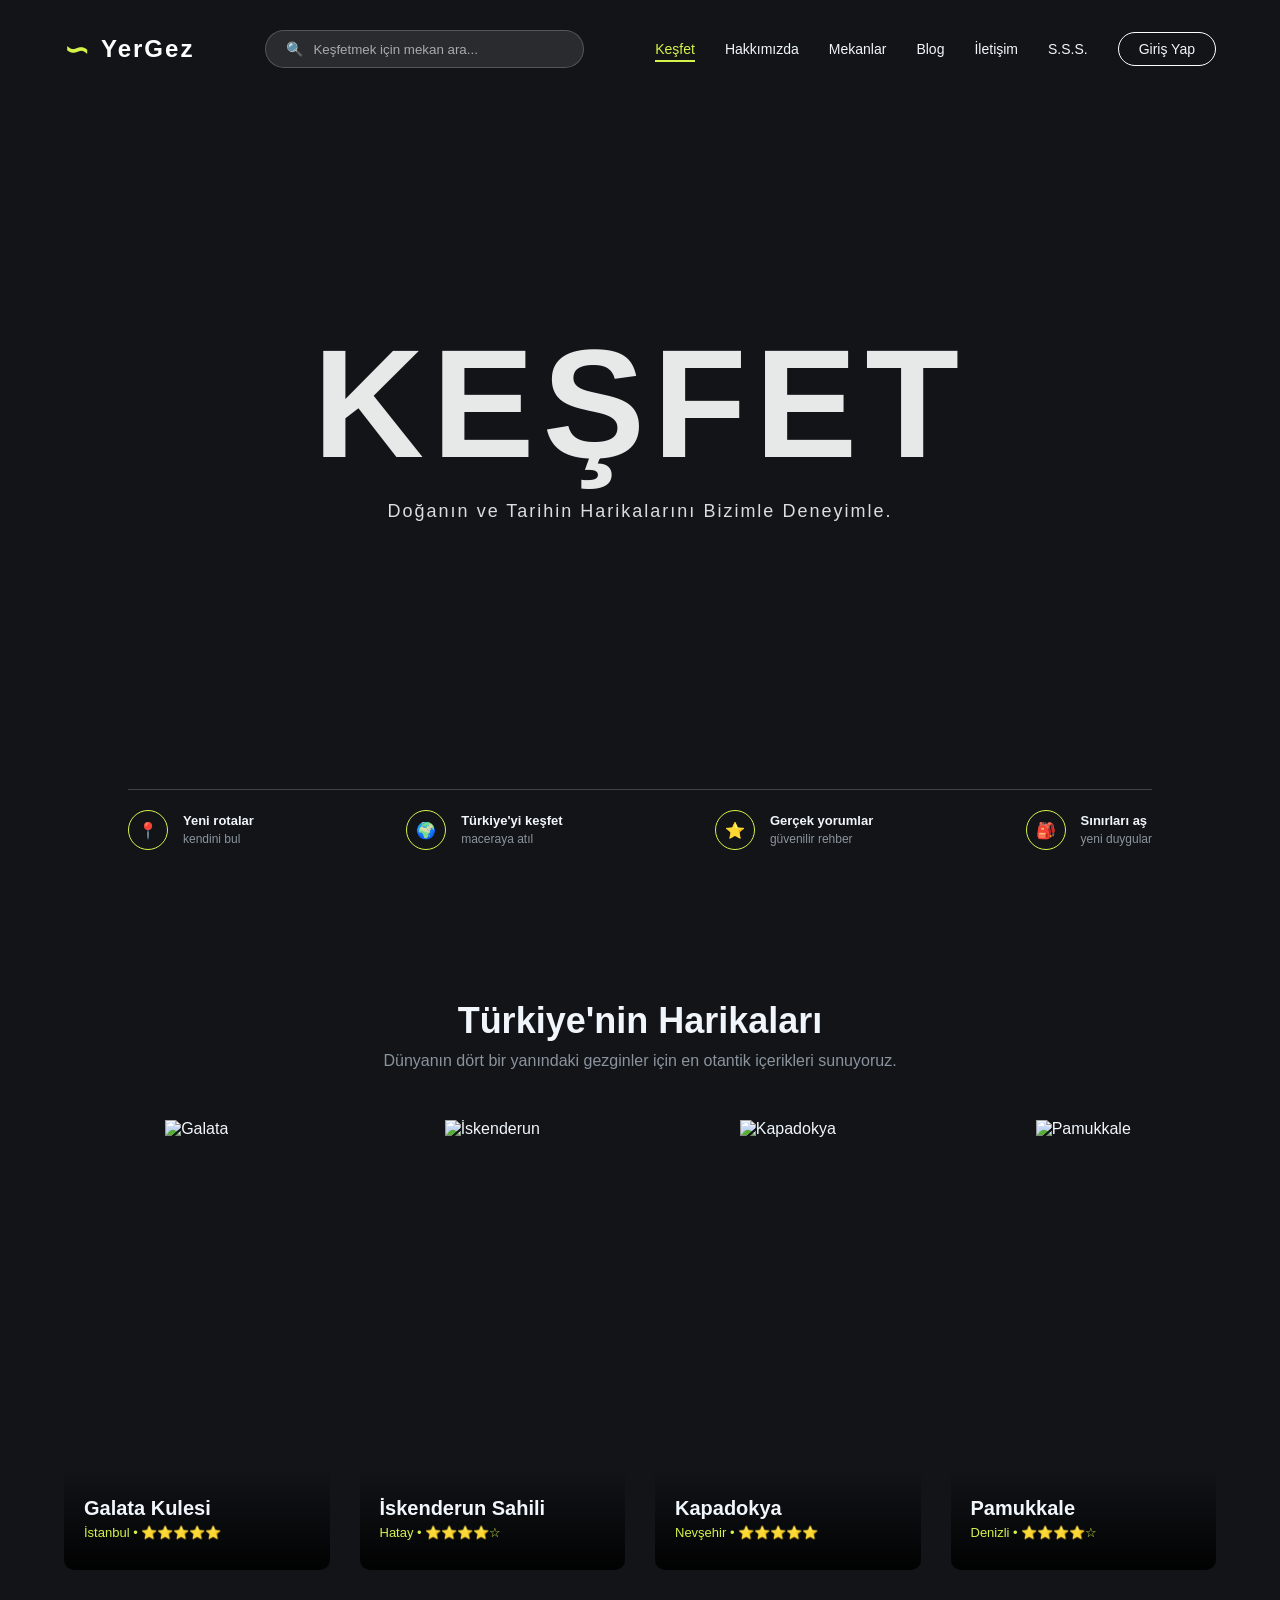
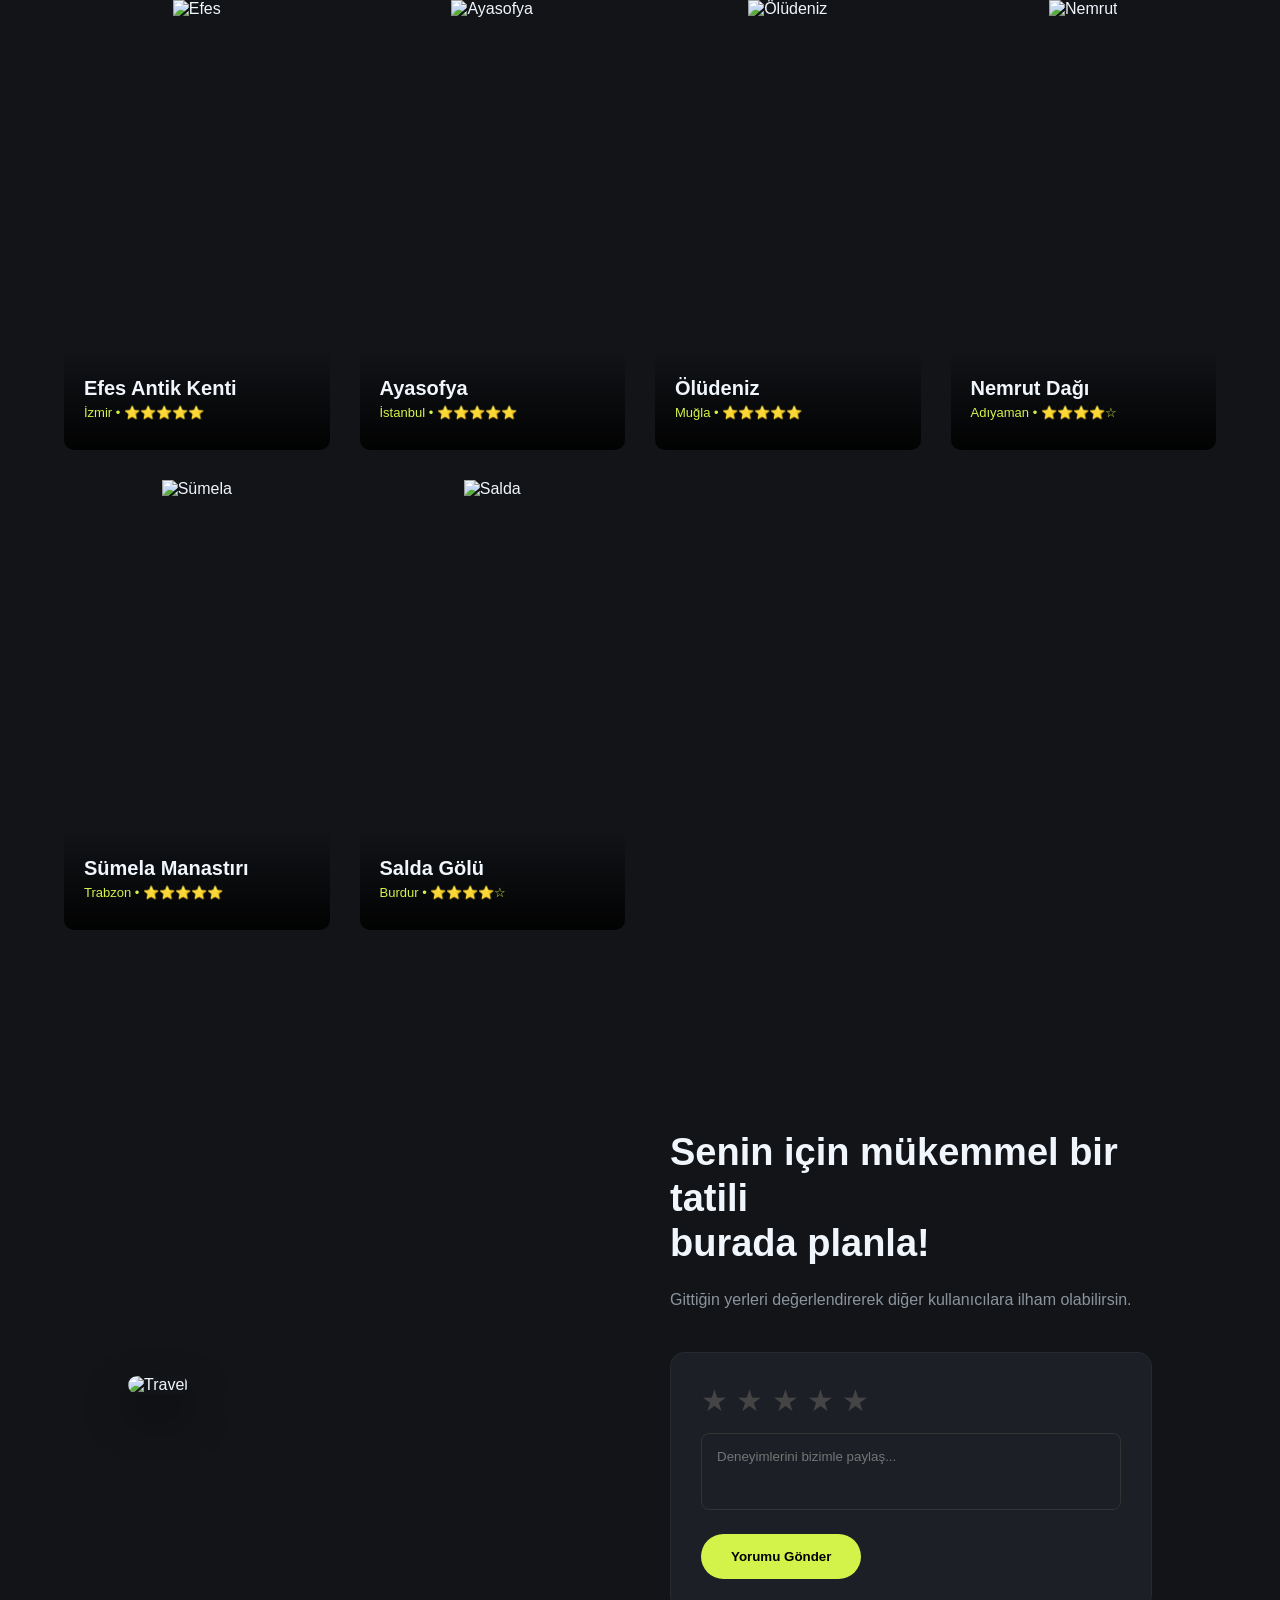
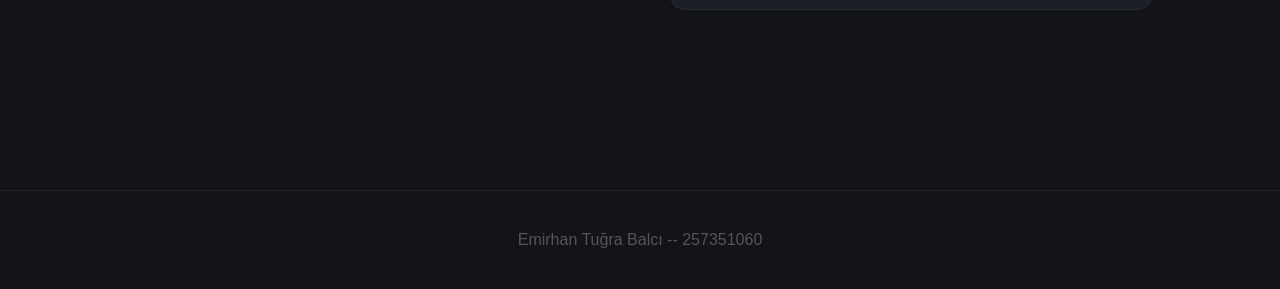
==== commit c1dff0ef: "Update index.html" ====
--- a/index.html
+++ b/index.html
@@ -12,7 +12,7 @@
     <div id="pageOverlay" class="hidden-element"></div>
 
     <header class="premium-header">
-        <div class="logo"><span class="logo-icon">∽</span> YerGez</div>
+        <a href="index.html" class="logo" style="text-decoration: none; color: white;"><span class="logo-icon">∽</span> YerGez</a>
         
         <div class="search-bar">
             <span>🔍</span>
@@ -54,16 +54,16 @@
             </div>
 
             <div class="tall-cards-grid">
-                <div class="tall-card"><img src="https://images.unsplash.com/photo-1541432901042-2d8bd64b4a9b?auto=format&fit=crop&w=600&q=80" alt="Galata"><div class="card-overlay"><h3>Galata Kulesi</h3><p>İstanbul • ⭐⭐⭐⭐⭐</p></div></div>
-                <div class="tall-card"><img src="https://images.unsplash.com/photo-1502859718420-7f61b0cba483?auto=format&fit=crop&w=600&q=80" alt="İskenderun"><div class="card-overlay"><h3>İskenderun Sahili</h3><p>Hatay • ⭐⭐⭐⭐☆</p></div></div>
-                <div class="tall-card"><img src="https://images.unsplash.com/photo-1528644498302-861a34a41300?auto=format&fit=crop&w=600&q=80" alt="Kapadokya"><div class="card-overlay"><h3>Kapadokya</h3><p>Nevşehir • ⭐⭐⭐⭐⭐</p></div></div>
-                <div class="tall-card"><img src="https://images.unsplash.com/photo-1524230572899-a752b6515c0e?auto=format&fit=crop&w=600&q=80" alt="Pamukkale"><div class="card-overlay"><h3>Pamukkale</h3><p>Denizli • ⭐⭐⭐⭐☆</p></div></div>
-                <div class="tall-card"><img src="https://images.unsplash.com/photo-1528646985452-3e284f18378d?auto=format&fit=crop&w=600&q=80" alt="Efes"><div class="card-overlay"><h3>Efes Antik Kenti</h3><p>İzmir • ⭐⭐⭐⭐⭐</p></div></div>
-                <div class="tall-card"><img src="https://images.unsplash.com/photo-1545459720-aac8509eb02c?auto=format&fit=crop&w=600&q=80" alt="Ayasofya"><div class="card-overlay"><h3>Ayasofya</h3><p>İstanbul • ⭐⭐⭐⭐⭐</p></div></div>
-                <div class="tall-card"><img src="https://images.unsplash.com/photo-1510414842594-a61c69b5ae57?auto=format&fit=crop&w=600&q=80" alt="Ölüdeniz"><div class="card-overlay"><h3>Ölüdeniz</h3><p>Muğla • ⭐⭐⭐⭐⭐</p></div></div>
-                <div class="tall-card"><img src="https://images.unsplash.com/photo-1589830504106-96ec11d95e80?auto=format&fit=crop&w=600&q=80" alt="Nemrut"><div class="card-overlay"><h3>Nemrut Dağı</h3><p>Adıyaman • ⭐⭐⭐⭐☆</p></div></div>
-                <div class="tall-card"><img src="https://images.unsplash.com/photo-1585144860106-998ca0829315?auto=format&fit=crop&w=600&q=80" alt="Sümela"><div class="card-overlay"><h3>Sümela Manastırı</h3><p>Trabzon • ⭐⭐⭐⭐⭐</p></div></div>
-                <div class="tall-card"><img src="https://images.unsplash.com/photo-1610427670395-8120ecce800a?auto=format&fit=crop&w=600&q=80" alt="Salda"><div class="card-overlay"><h3>Salda Gölü</h3><p>Burdur • ⭐⭐⭐⭐☆</p></div></div>
+                <div class="tall-card"><img src="https://loremflickr.com/600/800/galata,tower,istanbul" alt="Galata"><div class="card-overlay"><h3>Galata Kulesi</h3><p>İstanbul • ⭐⭐⭐⭐⭐</p></div></div>
+                <div class="tall-card"><img src="https://loremflickr.com/600/800/iskenderun,beach" alt="İskenderun"><div class="card-overlay"><h3>İskenderun Sahili</h3><p>Hatay • ⭐⭐⭐⭐☆</p></div></div>
+                <div class="tall-card"><img src="https://loremflickr.com/600/800/cappadocia,balloon" alt="Kapadokya"><div class="card-overlay"><h3>Kapadokya</h3><p>Nevşehir • ⭐⭐⭐⭐⭐</p></div></div>
+                <div class="tall-card"><img src="https://loremflickr.com/600/800/pamukkale,travertine" alt="Pamukkale"><div class="card-overlay"><h3>Pamukkale</h3><p>Denizli • ⭐⭐⭐⭐☆</p></div></div>
+                <div class="tall-card"><img src="https://loremflickr.com/600/800/ephesus,ancient" alt="Efes"><div class="card-overlay"><h3>Efes Antik Kenti</h3><p>İzmir • ⭐⭐⭐⭐⭐</p></div></div>
+                <div class="tall-card"><img src="https://loremflickr.com/600/800/hagia,sophia" alt="Ayasofya"><div class="card-overlay"><h3>Ayasofya</h3><p>İstanbul • ⭐⭐⭐⭐⭐</p></div></div>
+                <div class="tall-card"><img src="https://loremflickr.com/600/800/oludeniz,fethiye" alt="Ölüdeniz"><div class="card-overlay"><h3>Ölüdeniz</h3><p>Muğla • ⭐⭐⭐⭐⭐</p></div></div>
+                <div class="tall-card"><img src="https://loremflickr.com/600/800/nemrut,statue" alt="Nemrut"><div class="card-overlay"><h3>Nemrut Dağı</h3><p>Adıyaman • ⭐⭐⭐⭐☆</p></div></div>
+                <div class="tall-card"><img src="https://loremflickr.com/600/800/sumela,monastery" alt="Sümela"><div class="card-overlay"><h3>Sümela Manastırı</h3><p>Trabzon • ⭐⭐⭐⭐⭐</p></div></div>
+                <div class="tall-card"><img src="https://loremflickr.com/600/800/salda,lake" alt="Salda"><div class="card-overlay"><h3>Salda Gölü</h3><p>Burdur • ⭐⭐⭐⭐☆</p></div></div>
             </div>
         </section>
 
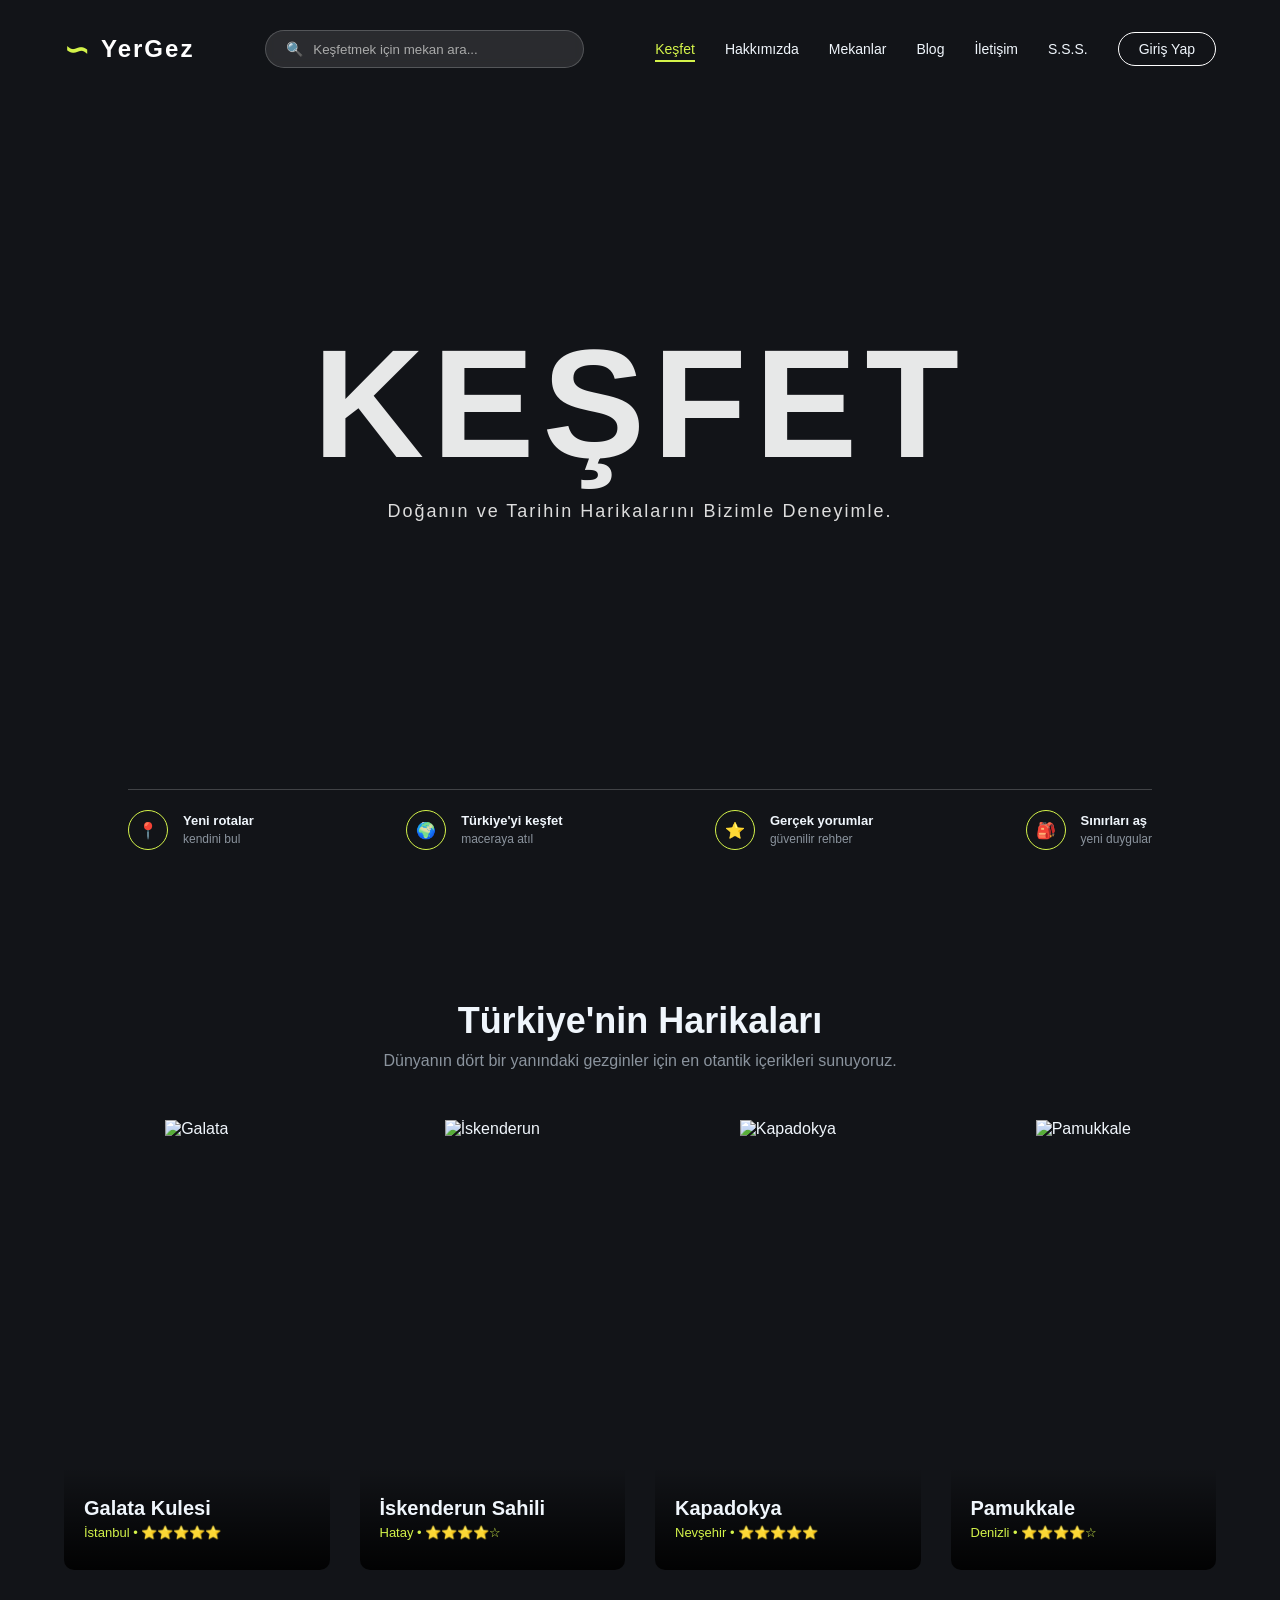
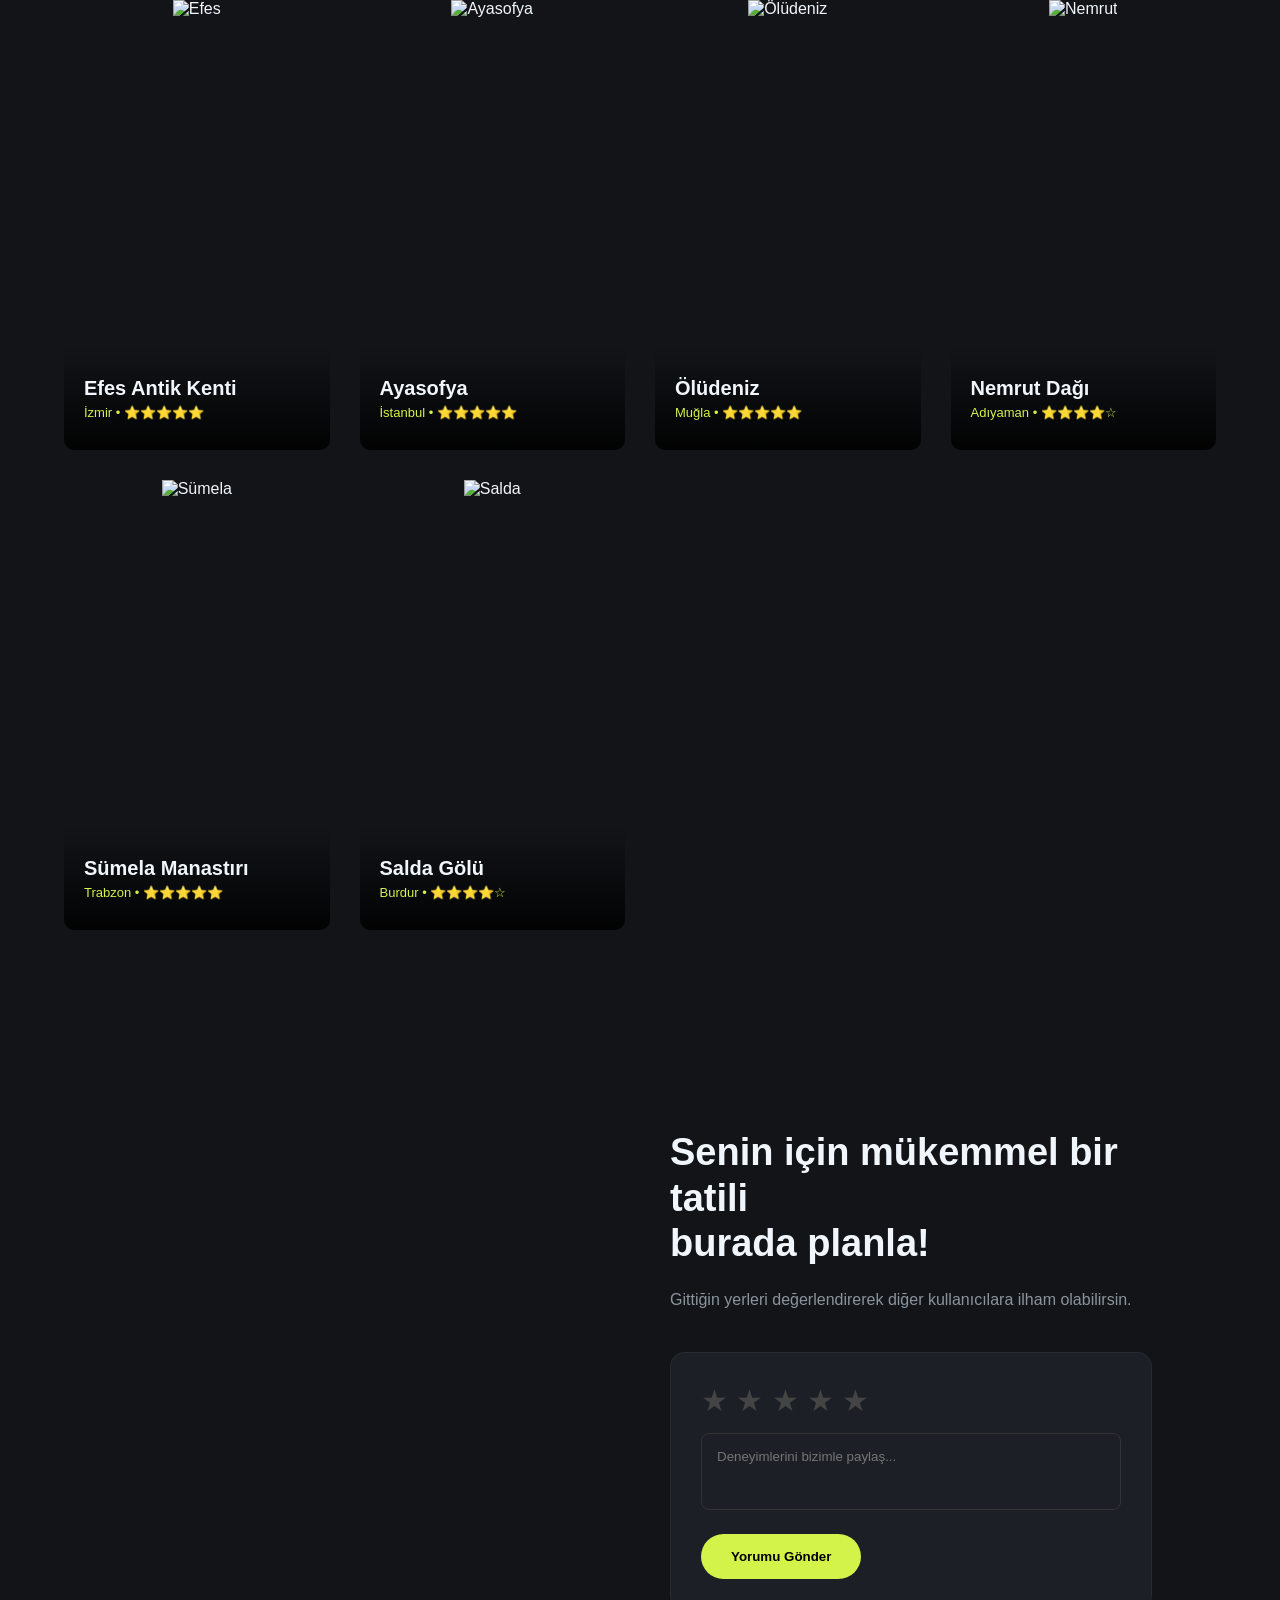
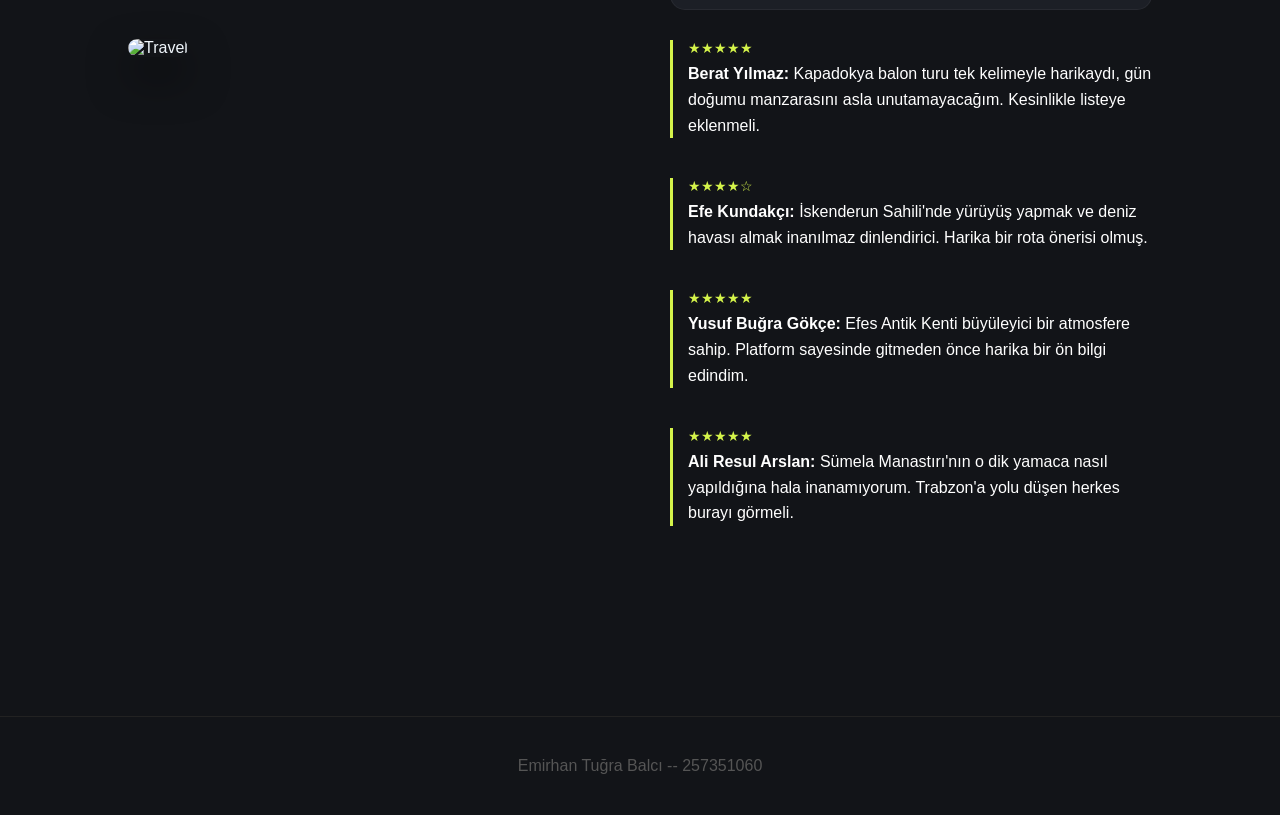
==== commit 767c32aa: "Update index.html" ====
--- a/index.html
+++ b/index.html
@@ -4,8 +4,7 @@
     <meta charset="UTF-8">
     <meta name="viewport" content="width=device-width, initial-scale=1.0">
     <title>YerGez - Premium Keşif</title>
-    <!-- v=8 yaparak önbelleği zorla yeniliyoruz -->
-    <link rel="stylesheet" href="style.css?v=8">
+    <link rel="stylesheet" href="style.css?v=9">
 </head>
 <body>
 
@@ -19,7 +18,6 @@
             <input type="text" id="searchInput" placeholder="Keşfetmek için mekan ara...">
         </div>
 
-        <!-- 6 SEKMELİ YENİ MENÜMÜZ -->
         <nav class="top-nav">
             <a href="index.html" class="active-link">Keşfet</a>
             <a href="hakkimizda.html">Hakkımızda</a>
@@ -88,7 +86,24 @@
                     <button id="submit-review" class="neon-btn">Yorumu Gönder</button>
                 </div>
                 
-                <div id="comments-list" class="recent-comments"></div>
+                <div id="comments-list" class="recent-comments">
+                    <div class="single-comment">
+                        <div class="comment-stars">★★★★★</div>
+                        <p style="color: white;"><strong>Berat Yılmaz:</strong> Kapadokya balon turu tek kelimeyle harikaydı, gün doğumu manzarasını asla unutamayacağım. Kesinlikle listeye eklenmeli.</p>
+                    </div>
+                    <div class="single-comment">
+                        <div class="comment-stars">★★★★☆</div>
+                        <p style="color: white;"><strong>Efe Kundakçı:</strong> İskenderun Sahili'nde yürüyüş yapmak ve deniz havası almak inanılmaz dinlendirici. Harika bir rota önerisi olmuş.</p>
+                    </div>
+                    <div class="single-comment">
+                        <div class="comment-stars">★★★★★</div>
+                        <p style="color: white;"><strong>Yusuf Buğra Gökçe:</strong> Efes Antik Kenti büyüleyici bir atmosfere sahip. Platform sayesinde gitmeden önce harika bir ön bilgi edindim.</p>
+                    </div>
+                    <div class="single-comment">
+                        <div class="comment-stars">★★★★★</div>
+                        <p style="color: white;"><strong>Ali Resul Arslan:</strong> Sümela Manastırı'nın o dik yamaca nasıl yapıldığına hala inanamıyorum. Trabzon'a yolu düşen herkes burayı görmeli.</p>
+                    </div>
+                </div>
             </div>
         </section>
     </main>
@@ -105,7 +120,6 @@
         <button class="modal-submit" onclick="alert('Giriş başarılı!')">Giriş Yap</button>
     </div>
 
-    <!-- TIKIR TIKIR ÇALIŞAN JS KODLARI -->
     <script>
         document.addEventListener('DOMContentLoaded', function() {
             
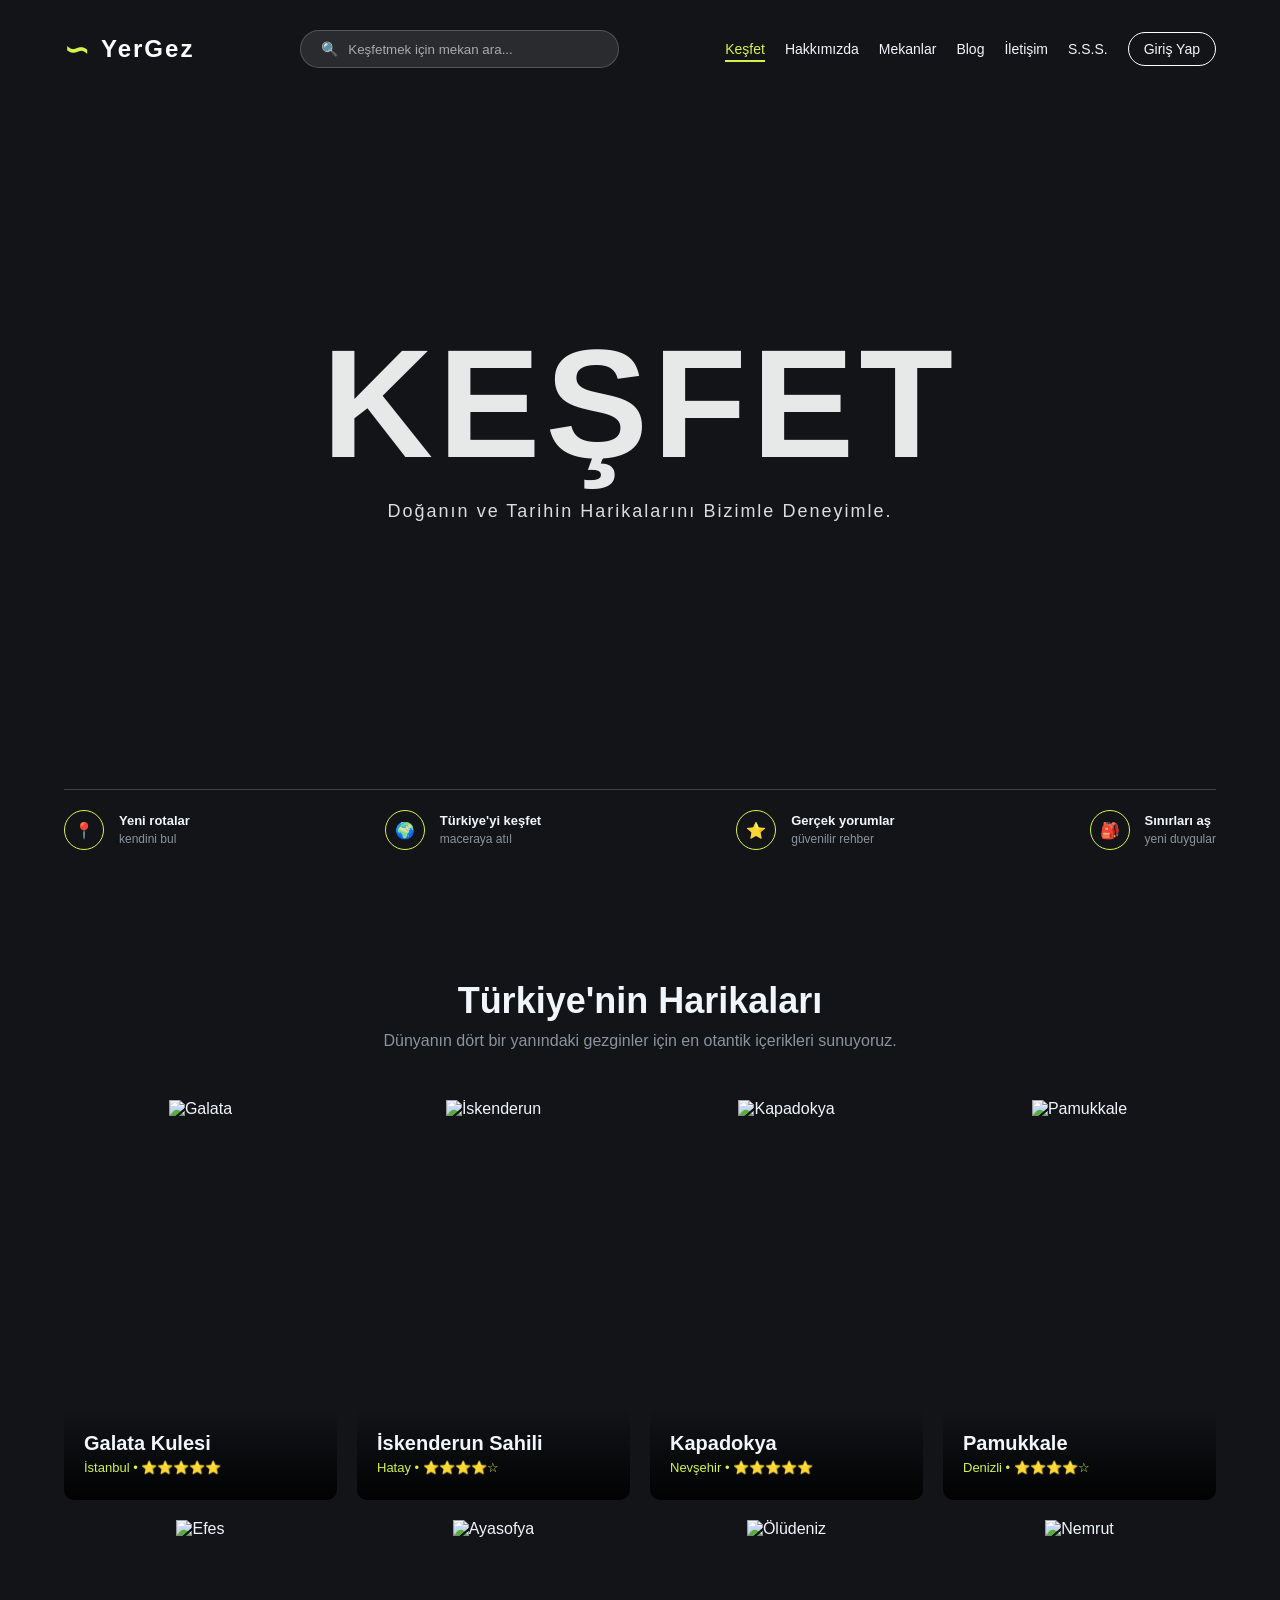
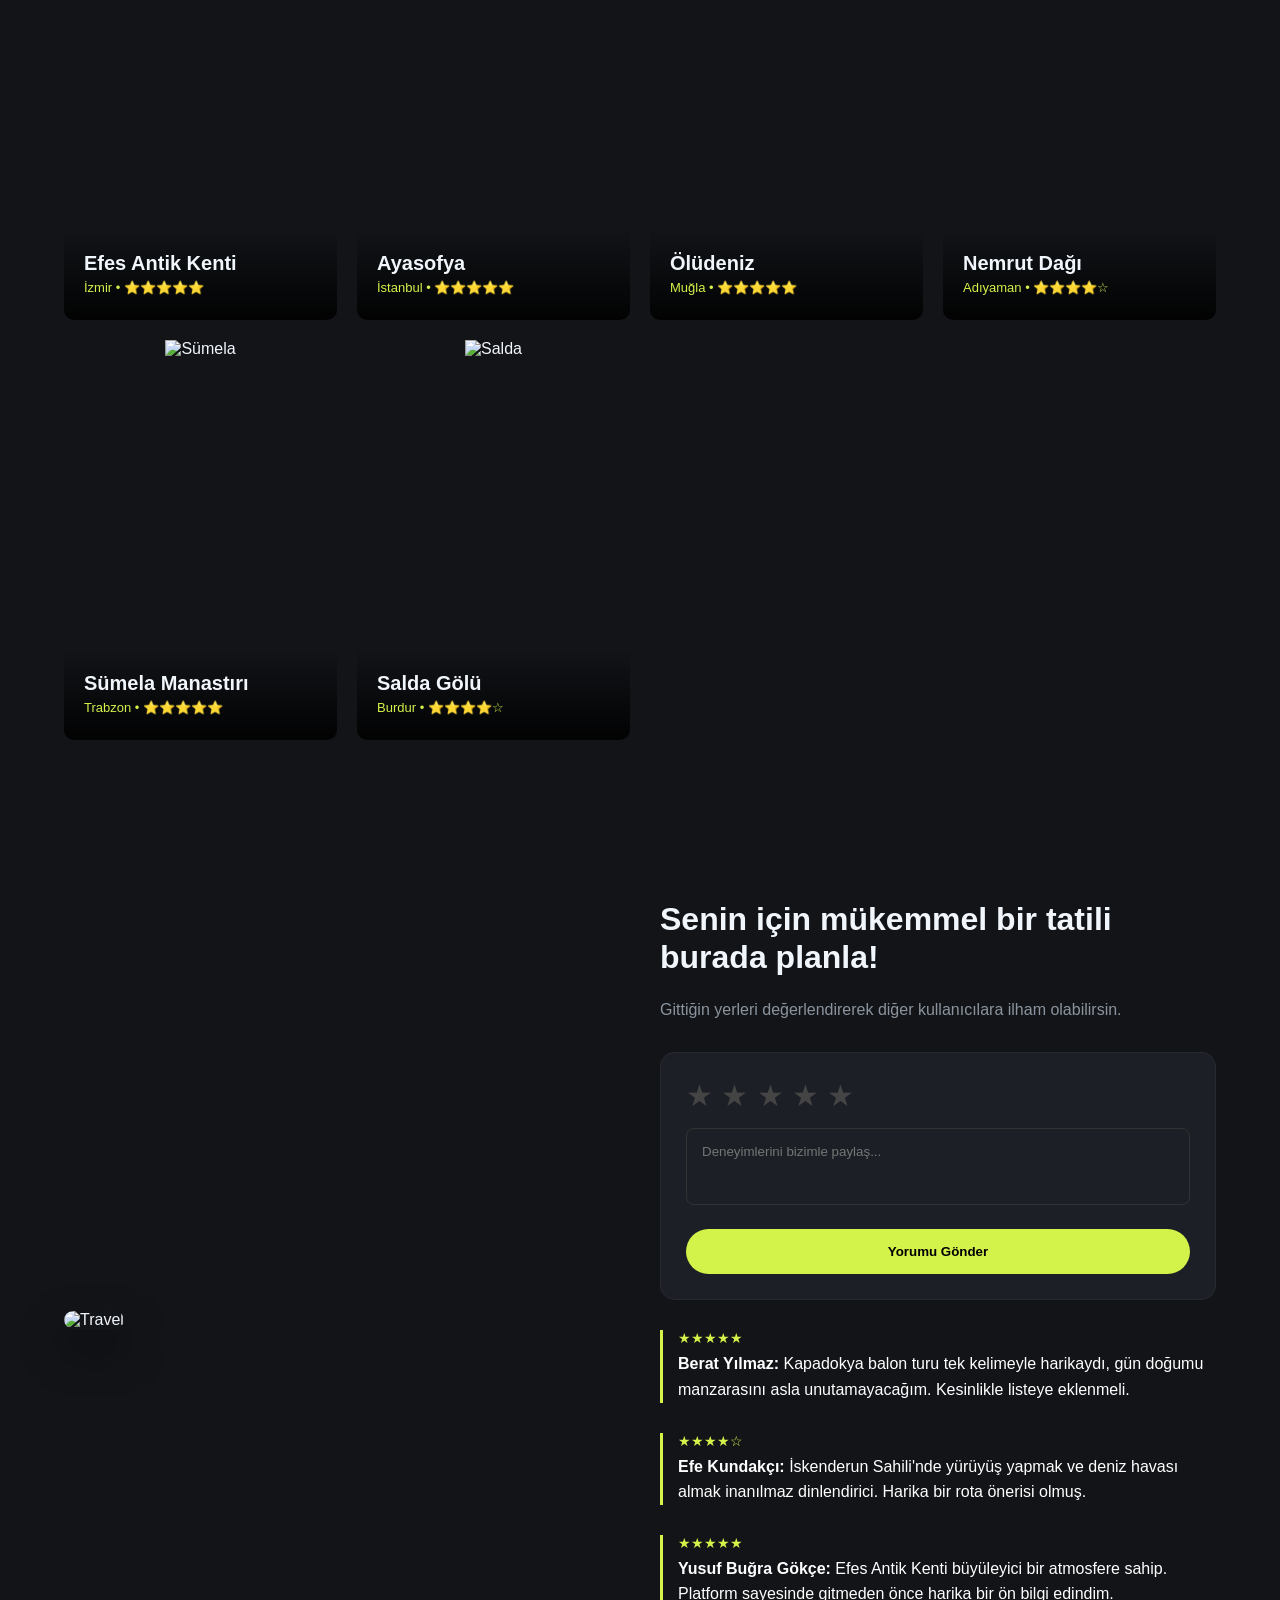
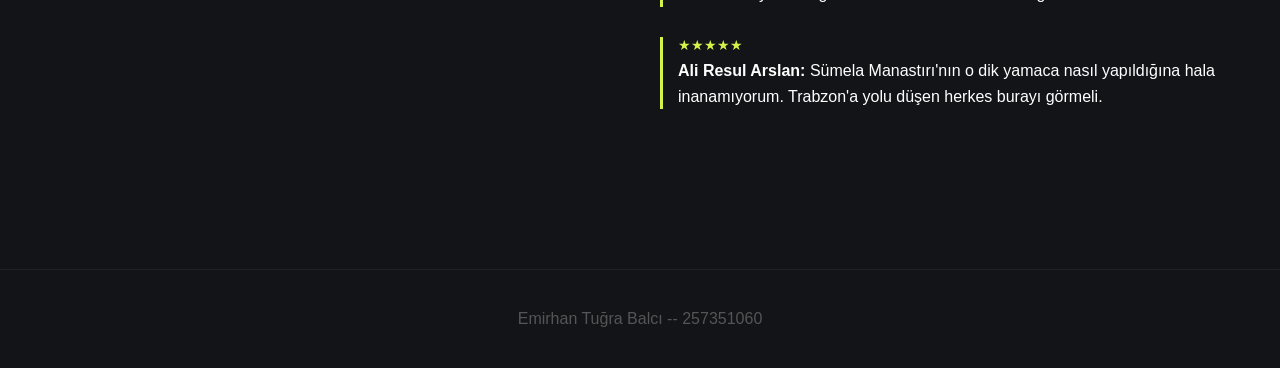
==== commit ac9236f1: "Update index.html" ====
--- a/index.html
+++ b/index.html
@@ -4,7 +4,7 @@
     <meta charset="UTF-8">
     <meta name="viewport" content="width=device-width, initial-scale=1.0">
     <title>YerGez - Premium Keşif</title>
-    <link rel="stylesheet" href="style.css?v=9">
+    <link rel="stylesheet" href="style.css?v=10">
 </head>
 <body>
 
--- a/style.css
+++ b/style.css
@@ -6,17 +6,18 @@
     --bg-card: #1c1f26;
     --text-light: #f0f6fc;
     --text-muted: #8b949e;
-    --neon-accent: #d4f34a; /* Görseldeki ikonik neon yeşil/sarı */
+    --neon-accent: #d4f34a; 
 }
 
-body { background-color: var(--bg-dark); color: var(--text-light); overflow-x: hidden; }
+/* Sitenin sağa-sola kaymasını KESİN olarak engelliyoruz */
+html, body { background-color: var(--bg-dark); color: var(--text-light); overflow-x: hidden; width: 100%; max-width: 100vw; }
 .hidden-element { display: none !important; }
 
 /* --- PREMIUM HEADER --- */
 .premium-header {
     position: absolute; top: 0; left: 0; width: 100%;
     display: flex; justify-content: space-between; align-items: center;
-    padding: 30px 5%; z-index: 100;
+    padding: 30px 5%; z-index: 100; box-sizing: border-box;
 }
 
 .logo { font-size: 24px; font-weight: 800; letter-spacing: 2px; display: flex; align-items: center; gap: 10px; }
@@ -29,74 +30,77 @@
 .search-bar input::placeholder { color: #aaa; }
 
 /* Menü Linkleri */
-.top-nav { display: flex; gap: 30px; align-items: center; }
+.top-nav { display: flex; gap: 20px; align-items: center; flex-wrap: wrap; justify-content: center; }
 .top-nav a { text-decoration: none; color: var(--text-light); font-weight: 500; font-size: 14px; transition: 0.3s; }
 .top-nav a:hover { color: var(--neon-accent); }
 .active-link { color: var(--neon-accent) !important; position: relative; }
 .active-link::after { content: ''; position: absolute; bottom: -5px; left: 0; width: 100%; height: 2px; background: var(--neon-accent); }
 
-.login-btn { border: 1px solid white; padding: 8px 20px; border-radius: 20px; }
+.login-btn { border: 1px solid white; padding: 8px 15px; border-radius: 20px; }
 .login-btn:hover { background: white; color: black; }
-.mobile-menu-btn { display: none; background: none; border: none; color: white; font-size: 30px; }
 
 /* --- DEVASA HERO (KARŞILAMA) ALANI --- */
 .premium-hero {
-    position: relative; height: 100vh; min-height: 700px;
+    position: relative; height: 100vh; min-height: 700px; width: 100%;
     display: flex; flex-direction: column; justify-content: center; align-items: center;
+    overflow: hidden;
 }
 .hero-bg {
     position: absolute; top: 0; left: 0; width: 100%; height: 100%;
     background: linear-gradient(rgba(18,20,24,0.3), rgba(18,20,24,1)), url('https://images.unsplash.com/photo-1464822759023-fed622ff2c3b?auto=format&fit=crop&w=1920&q=80') center/cover;
     z-index: -1;
 }
-.hero-content { text-align: center; margin-top: -50px; }
+.hero-content { text-align: center; margin-top: -50px; width: 90%; }
 .massive-text {
-    font-size: 12vw; font-weight: 900; letter-spacing: 8px; line-height: 1;
-    color: rgba(255,255,255,0.9); margin-bottom: 20px; text-transform: uppercase;
+    font-size: 12vw; font-weight: 900; letter-spacing: 5px; line-height: 1;
+    color: rgba(255,255,255,0.9); margin-bottom: 20px; text-transform: uppercase; word-wrap: break-word;
 }
 .subtitle { font-size: 18px; color: #ddd; letter-spacing: 2px; }
 
 /* Görseldeki İkonlu Alt Çubuk */
 .hero-features-bar {
-    position: absolute; bottom: 50px; width: 80%; display: flex; justify-content: space-between;
-    border-top: 1px solid rgba(255,255,255,0.2); padding-top: 20px;
+    position: absolute; bottom: 50px; width: 90%; display: flex; justify-content: space-between;
+    border-top: 1px solid rgba(255,255,255,0.2); padding-top: 20px; flex-wrap: wrap; gap: 15px;
 }
 .feature-item { display: flex; align-items: center; gap: 15px; }
-.f-icon { width: 40px; height: 40px; border: 1px solid var(--neon-accent); border-radius: 50%; display: flex; justify-content: center; align-items: center; color: var(--neon-accent); }
+.f-icon { min-width: 40px; height: 40px; border: 1px solid var(--neon-accent); border-radius: 50%; display: flex; justify-content: center; align-items: center; color: var(--neon-accent); }
 .feature-item p { font-size: 13px; font-weight: bold; line-height: 1.4; }
 .feature-item p span { font-weight: normal; color: var(--text-muted); font-size: 12px; }
 
 /* --- THE WONDERS OF NATURE (DİKEY KARTLAR) --- */
-.wonders-section { padding: 100px 5%; text-align: center; }
+.wonders-section { padding: 80px 5%; text-align: center; width: 100%; }
 .section-header h2 { font-size: 36px; margin-bottom: 10px; }
 .section-header p { color: var(--text-muted); margin-bottom: 50px; }
 
-.tall-cards-grid { display: grid; grid-template-columns: repeat(auto-fit, minmax(250px, 1fr)); gap: 30px; }
+.tall-cards-grid { display: grid; grid-template-columns: repeat(auto-fit, minmax(250px, 1fr)); gap: 20px; width: 100%; }
+    
 .tall-card {
-    position: relative; height: 450px; border-radius: 10px; overflow: hidden;
+    position: relative; height: 400px; border-radius: 10px; overflow: hidden;
     cursor: pointer; transition: transform 0.4s ease;
 }
 .tall-card:hover { transform: translateY(-10px); }
 .tall-card img { width: 100%; height: 100%; object-fit: cover; transition: 0.5s; }
 .tall-card:hover img { transform: scale(1.05); }
 .card-overlay {
-    position: absolute; bottom: 0; left: 0; width: 100%; padding: 30px 20px;
+    position: absolute; bottom: 0; left: 0; width: 100%; padding: 25px 20px;
     background: linear-gradient(transparent, rgba(0,0,0,0.9)); text-align: left;
 }
 .card-overlay h3 { font-size: 20px; margin-bottom: 5px; color: var(--text-light); }
 .card-overlay p { color: var(--neon-accent); font-size: 13px; }
 
 /* --- İKİYE BÖLÜNMÜŞ TASARIM (YORUM ALANI) --- */
-.split-section { display: flex; padding: 100px 10%; gap: 60px; align-items: center; }
-.split-images { flex: 1; position: relative; }
+.split-section { display: flex; padding: 80px 5%; gap: 40px; align-items: center; flex-wrap: wrap; width: 100%; }
+.split-images { flex: 1; min-width: 300px; position: relative; }
 .split-images .img-large { width: 100%; border-radius: 20px; box-shadow: 0 20px 40px rgba(0,0,0,0.5); }
 
-.split-text-form { flex: 1; }
-.split-text-form h2 { font-size: 38px; margin-bottom: 20px; line-height: 1.2; }
-.split-text-form p { color: var(--text-muted); line-height: 1.6; margin-bottom: 40px; }
+.split-text-form { flex: 1; min-width: 100%; max-width: 100%; }
+@media (min-width: 768px) { .split-text-form { min-width: 300px; max-width: 50%; } }
+
+.split-text-form h2 { font-size: 32px; margin-bottom: 20px; line-height: 1.2; }
+.split-text-form p { color: var(--text-muted); line-height: 1.6; margin-bottom: 30px; }
 
 /* Yeni Koyu Yorum Formu */
-.dark-review-form { background: var(--bg-card); padding: 30px; border-radius: 15px; border: 1px solid rgba(255,255,255,0.05); }
+.dark-review-form { background: var(--bg-card); padding: 25px; border-radius: 15px; border: 1px solid rgba(255,255,255,0.05); width: 100%; }
 .star-rating { font-size: 30px; color: #444; cursor: pointer; margin-bottom: 15px; }
 .star-rating .star.active { color: var(--neon-accent); }
 .dark-review-form textarea {
@@ -106,30 +110,59 @@
 .dark-review-form textarea:focus { border-color: var(--neon-accent); outline: none; }
 .neon-btn {
     background: var(--neon-accent); color: black; font-weight: bold; border: none;
-    padding: 15px 30px; border-radius: 30px; cursor: pointer; transition: 0.3s;
+    padding: 15px 30px; border-radius: 30px; cursor: pointer; transition: 0.3s; width: 100%;
 }
 .neon-btn:hover { background: #bfe038; box-shadow: 0 0 15px rgba(212, 243, 74, 0.4); }
 
-.recent-comments { margin-top: 30px; }
+.recent-comments { margin-top: 30px; width: 100%; }
 .single-comment { border-left: 3px solid var(--neon-accent); padding-left: 15px; margin-bottom: 15px; }
 .comment-stars { color: var(--neon-accent); font-size: 14px; margin-bottom: 5px; }
 
 /* --- FOOTER & MODAL --- */
-.dark-footer { text-align: center; padding: 40px; border-top: 1px solid #222; color: #555; margin-top: 50px; }
+.dark-footer { text-align: center; padding: 40px 20px; border-top: 1px solid #222; color: #555; margin-top: 50px; width: 100%; }
 
 #pageOverlay { position: fixed; top: 0; left: 0; width: 100%; height: 100%; background: rgba(0,0,0,0.8); backdrop-filter: blur(5px); z-index: 900; }
 .modal-box {
     position: fixed; top: 50%; left: 50%; transform: translate(-50%, -50%);
-    background: var(--bg-card); padding: 40px; border-radius: 15px; border: 1px solid #333;
-    z-index: 1001; width: 350px; display: flex; flex-direction: column; gap: 15px;
+    background: var(--bg-card); padding: 30px; border-radius: 15px; border: 1px solid #333;
+    z-index: 1001; width: 90%; max-width: 400px; display: flex; flex-direction: column; gap: 15px;
 }
 .modal-box h3 { text-align: center; color: white; margin-bottom: 10px; }
-.modal-box input { background: #111; border: 1px solid #333; color: white; padding: 15px; border-radius: 8px; outline: none; }
-.modal-submit { background: var(--neon-accent); color: black; font-weight: bold; padding: 15px; border: none; border-radius: 8px; cursor: pointer; }
+.modal-box input { background: #111; border: 1px solid #333; color: white; padding: 15px; border-radius: 8px; outline: none; width: 100%; }
+.modal-submit { background: var(--neon-accent); color: black; font-weight: bold; padding: 15px; border: none; border-radius: 8px; cursor: pointer; width: 100%; }
 .modal-close { position: absolute; top: 15px; right: 20px; background: none; border: none; color: white; font-size: 24px; cursor: pointer; }
 
-@media (max-width: 1000px) {
-    .split-section { flex-direction: column; }
-    .hero-features-bar { display: none; } /* Mobilde sığması zor olur */
-    .massive-text { font-size: 18vw; }
+/* ----------------------------------------------------- */
+/* --- 📱 MOBİL UYUM (RESPONSIVE) KESİN ÇÖZÜM --- */
+/* ----------------------------------------------------- */
+@media (max-width: 950px) {
+    /* Header'ı serbest bırakıyoruz ki taşma yapmasın */
+    .premium-header { 
+        position: relative; /* Absolute'u kapatıp sayfaya oturtuyoruz */
+        flex-direction: column; 
+        gap: 20px; 
+        padding: 20px 15px; 
+        background: var(--bg-dark); 
+    }
+    
+    /* Arama çubuğu tam ekran */
+    .search-bar { width: 100%; max-width: 100%; justify-content: space-between; }
+    .search-bar input { width: 100%; }
+    
+    /* Menüleri hizalayıp sığdırıyoruz */
+    .top-nav { gap: 10px; width: 100%; }
+    .top-nav a { font-size: 13px; padding: 5px; }
+    .login-btn { width: 100%; text-align: center; margin-top: 10px; }
+    
+    /* Ana yazı boyutları */
+    .massive-text { font-size: 16vw; margin-top: 20px; }
+    .premium-hero { min-height: 50vh; height: auto; padding: 40px 0; }
+    .hero-features-bar { display: none; } 
+    
+    .tall-card { height: 350px; }
+    .section-header h2 { font-size: 28px; line-height: 1.2; }
+    .split-text-form h2 { font-size: 26px; }
+    
+    /* İkiye bölünmüş tasarımı alt alta alıyoruz */
+    .split-section { padding: 40px 5%; }
 }
